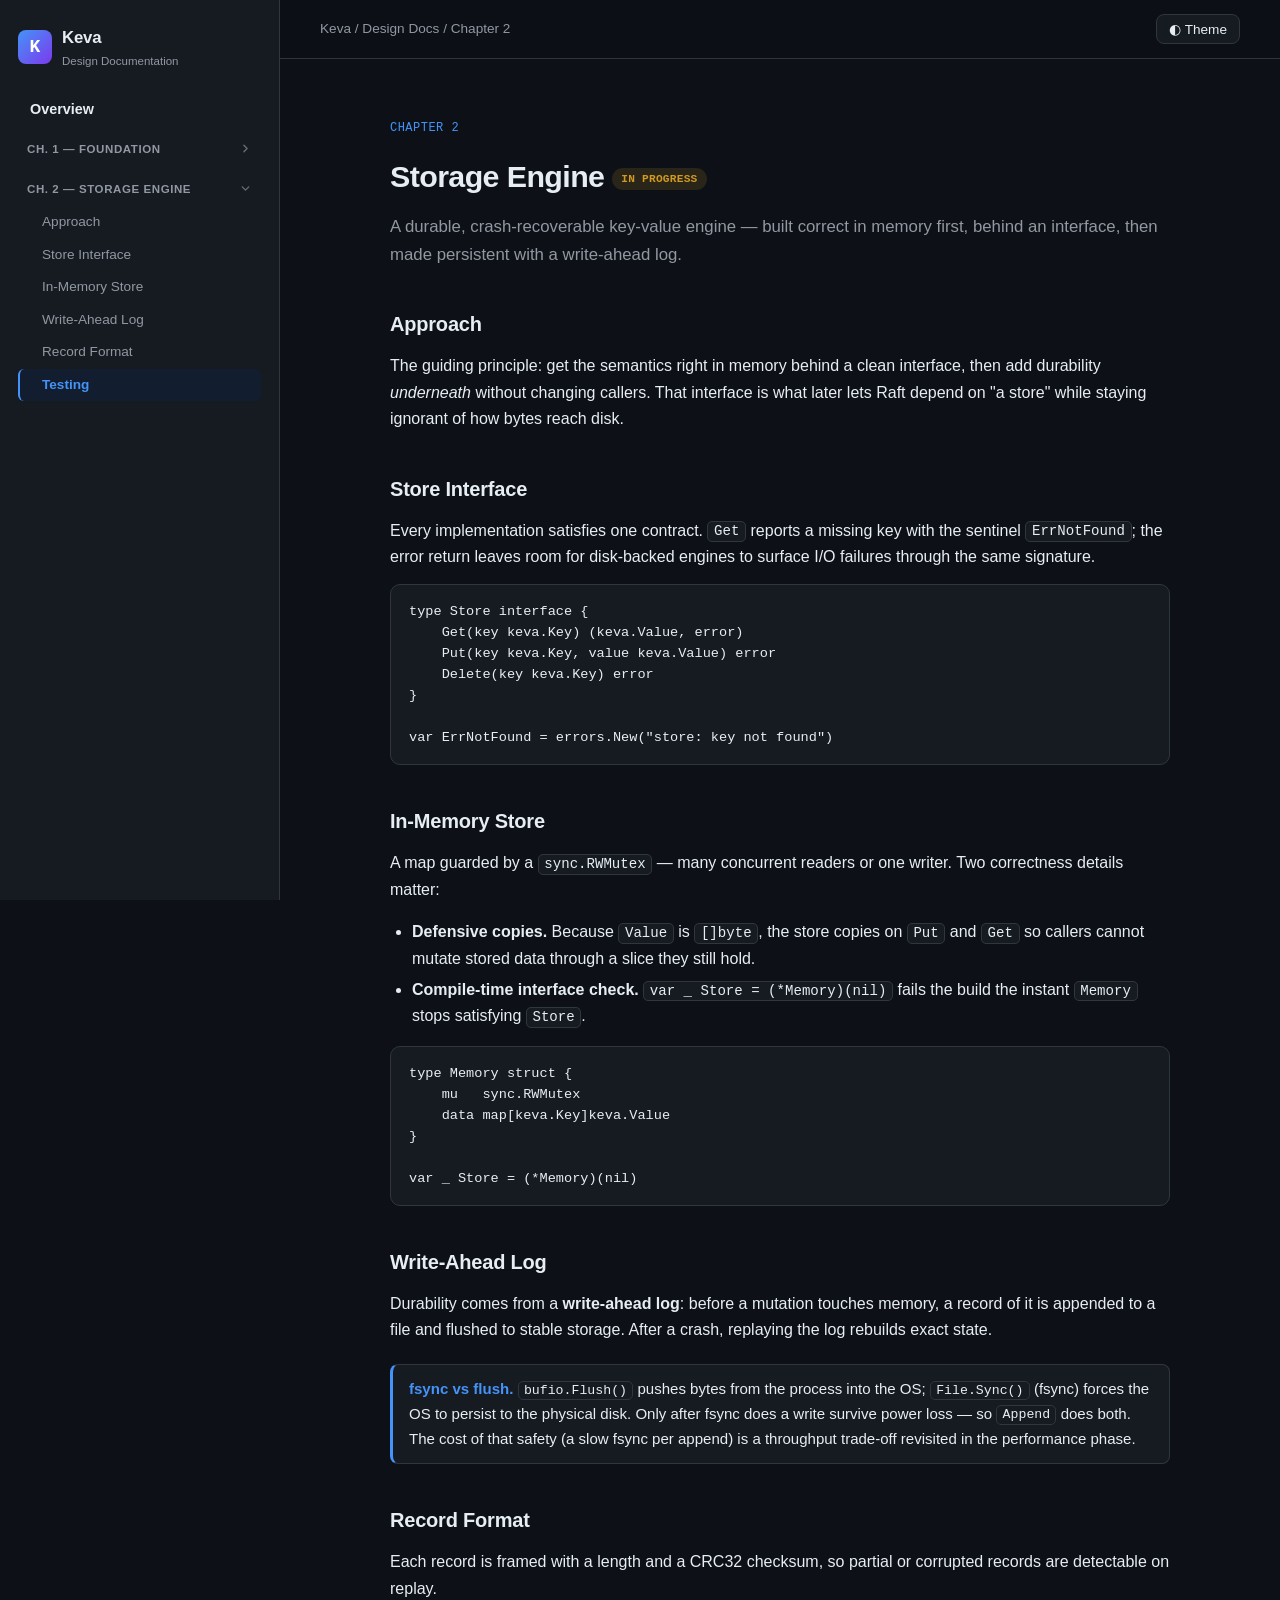
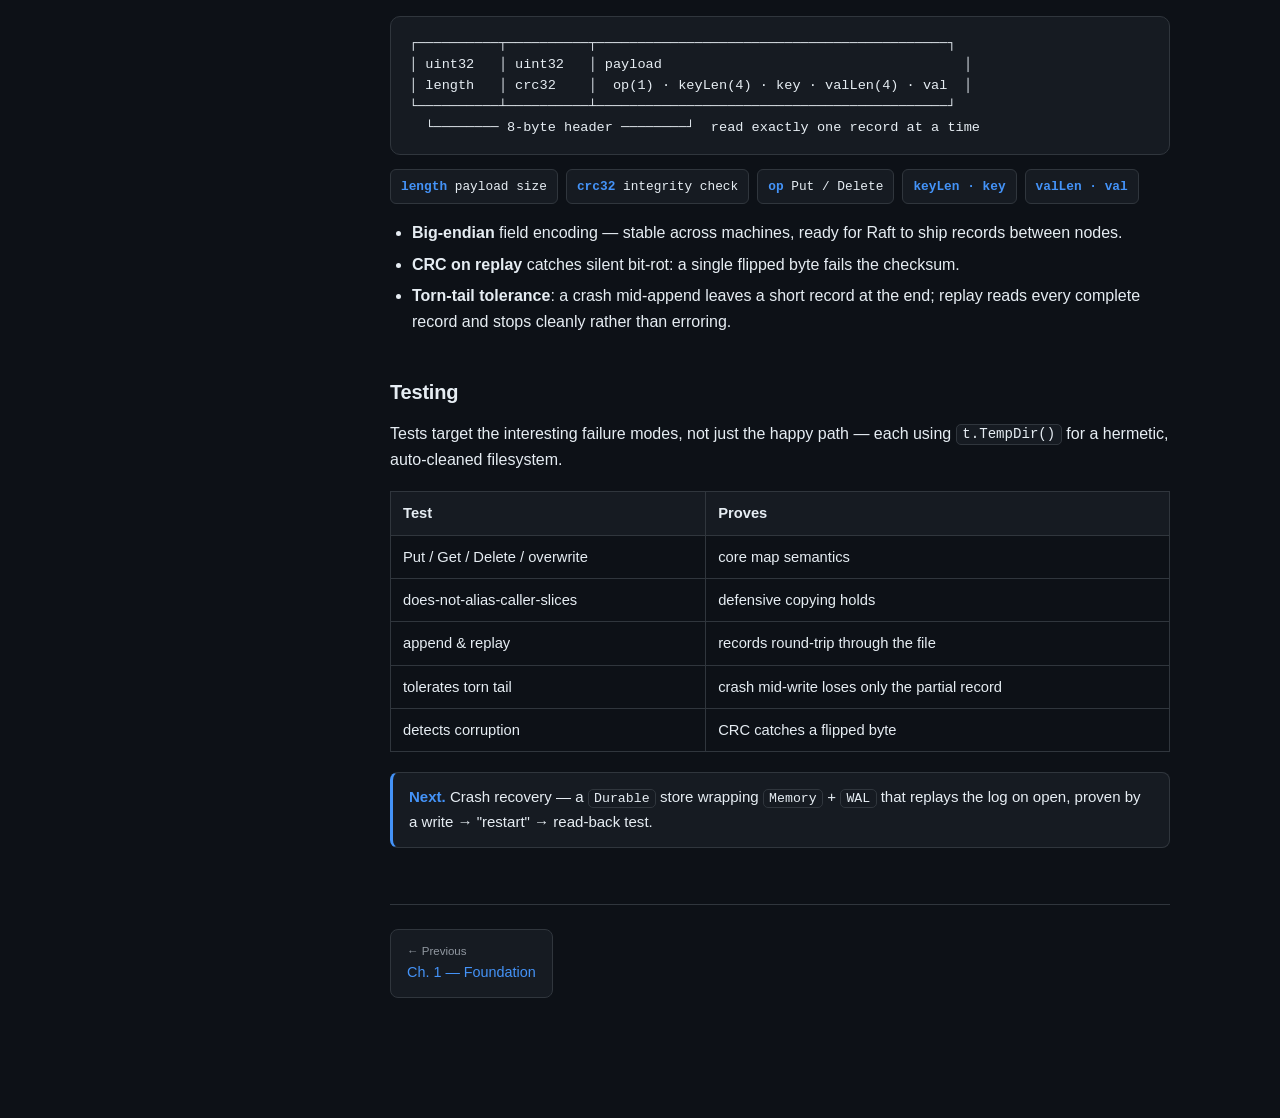
==== docs/chapters/chapter2.html @ 5f10e7ae "docs: add chapter-wise design site with shared shell" ====
<!DOCTYPE html>
<html lang="en" data-theme="dark">
<head>
<meta charset="utf-8" />
<meta name="viewport" content="width=device-width, initial-scale=1" />
<title>Ch. 2 · Storage Engine — Keva</title>
<link rel="stylesheet" href="../style.css" />
</head>
<body>
<div class="layout">
  <aside class="sidebar" id="sidebar"></aside>
  <main>
    <div class="topbar">
      <span class="crumb">Keva / Design Docs / Chapter 2</span>
      <button class="theme-btn" id="themeBtn">◐ Theme</button>
    </div>
    <div class="content">
      <section class="chapter" id="chapter-2">
        <p class="eyebrow">CHAPTER 2</p>
        <h2 class="chapter-title">Storage Engine <span class="pill wip">IN PROGRESS</span></h2>
        <p class="lead">
          A durable, crash-recoverable key-value engine — built correct in memory first,
          behind an interface, then made persistent with a write-ahead log.
        </p>

        <h3 id="c2-approach">Approach</h3>
        <p>
          The guiding principle: get the semantics right in memory behind a clean
          interface, then add durability <em>underneath</em> without changing callers.
          That interface is what later lets Raft depend on "a store" while staying ignorant
          of how bytes reach disk.
        </p>

        <h3 id="c2-interface">Store Interface</h3>
        <p>
          Every implementation satisfies one contract. <code>Get</code> reports a missing
          key with the sentinel <code>ErrNotFound</code>; the error return leaves room for
          disk-backed engines to surface I/O failures through the same signature.
        </p>
        <pre><code>type Store interface {
    Get(key keva.Key) (keva.Value, error)
    Put(key keva.Key, value keva.Value) error
    Delete(key keva.Key) error
}

var ErrNotFound = errors.New("store: key not found")</code></pre>

        <h3 id="c2-memory">In-Memory Store</h3>
        <p>
          A map guarded by a <code>sync.RWMutex</code> — many concurrent readers or one
          writer. Two correctness details matter:
        </p>
        <ul>
          <li><b>Defensive copies.</b> Because <code>Value</code> is <code>[]byte</code>,
            the store copies on <code>Put</code> and <code>Get</code> so callers cannot
            mutate stored data through a slice they still hold.</li>
          <li><b>Compile-time interface check.</b> <code>var _ Store = (*Memory)(nil)</code>
            fails the build the instant <code>Memory</code> stops satisfying
            <code>Store</code>.</li>
        </ul>
        <pre><code>type Memory struct {
    mu   sync.RWMutex
    data map[keva.Key]keva.Value
}

var _ Store = (*Memory)(nil)</code></pre>

        <h3 id="c2-wal">Write-Ahead Log</h3>
        <p>
          Durability comes from a <b>write-ahead log</b>: before a mutation touches memory,
          a record of it is appended to a file and flushed to stable storage. After a crash,
          replaying the log rebuilds exact state.
        </p>
        <div class="callout">
          <span class="k">fsync vs flush.</span> <code>bufio.Flush()</code> pushes bytes from
          the process into the OS; <code>File.Sync()</code> (fsync) forces the OS to persist
          to the physical disk. Only after fsync does a write survive power loss — so
          <code>Append</code> does both. The cost of that safety (a slow fsync per append) is
          a throughput trade-off revisited in the performance phase.
        </div>

        <h3 id="c2-format">Record Format</h3>
        <p>
          Each record is framed with a length and a CRC32 checksum, so partial or corrupted
          records are detectable on replay.
        </p>
        <pre class="diagram"><code>┌──────────┬──────────┬───────────────────────────────────────────┐
│ uint32   │ uint32   │ payload                                     │
│ length   │ crc32    │  op(1) · keyLen(4) · key · valLen(4) · val  │
└──────────┴──────────┴───────────────────────────────────────────┘
  └──────── 8-byte header ────────┘  read exactly one record at a time</code></pre>
        <div class="fields">
          <span class="field"><b>length</b> payload size</span>
          <span class="field"><b>crc32</b> integrity check</span>
          <span class="field"><b>op</b> Put / Delete</span>
          <span class="field"><b>keyLen · key</b></span>
          <span class="field"><b>valLen · val</b></span>
        </div>
        <ul>
          <li><b>Big-endian</b> field encoding — stable across machines, ready for Raft to
            ship records between nodes.</li>
          <li><b>CRC on replay</b> catches silent bit-rot: a single flipped byte fails the
            checksum.</li>
          <li><b>Torn-tail tolerance</b>: a crash mid-append leaves a short record at the
            end; replay reads every complete record and stops cleanly rather than erroring.</li>
        </ul>

        <h3 id="c2-testing">Testing</h3>
        <p>
          Tests target the interesting failure modes, not just the happy path — each using
          <code>t.TempDir()</code> for a hermetic, auto-cleaned filesystem.
        </p>
        <table>
          <thead><tr><th>Test</th><th>Proves</th></tr></thead>
          <tbody>
            <tr><td>Put / Get / Delete / overwrite</td><td>core map semantics</td></tr>
            <tr><td>does-not-alias-caller-slices</td><td>defensive copying holds</td></tr>
            <tr><td>append &amp; replay</td><td>records round-trip through the file</td></tr>
            <tr><td>tolerates torn tail</td><td>crash mid-write loses only the partial record</td></tr>
            <tr><td>detects corruption</td><td>CRC catches a flipped byte</td></tr>
          </tbody>
        </table>
        <div class="callout">
          <span class="k">Next.</span> Crash recovery — a <code>Durable</code> store wrapping
          <code>Memory</code> + <code>WAL</code> that replays the log on open, proven by a
          write → "restart" → read-back test.
        </div>

        <div class="page-nav">
          <a href="chapter1.html"><span class="nav-dir">← Previous</span>Ch. 1 — Foundation</a>
        </div>
      </section>
    </div>
  </main>
</div>
<script src="../script.js"></script>
</body>
</html>
---- docs/style.css ----
:root {
  --bg: #ffffff;
  --bg-elev: #f6f8fa;
  --bg-code: #f6f8fa;
  --text: #1f2328;
  --text-dim: #59636e;
  --border: #d1d9e0;
  --accent: #0969da;
  --accent-soft: #ddf4ff;
  --green: #1a7f37;
  --amber: #9a6700;
  --mono: ui-monospace, SFMono-Regular, "SF Mono", Menlo, Consolas, monospace;
  --sans: -apple-system, BlinkMacSystemFont, "Segoe UI", Roboto, Helvetica, Arial, sans-serif;
  --sidebar-w: 280px;
}
:root[data-theme="dark"] {
  --bg: #0d1117;
  --bg-elev: #161b22;
  --bg-code: #161b22;
  --text: #e6edf3;
  --text-dim: #9198a1;
  --border: #30363d;
  --accent: #4493f8;
  --accent-soft: #121d2f;
  --green: #3fb950;
  --amber: #d29922;
}

* { box-sizing: border-box; }
html { scroll-behavior: smooth; }
body {
  margin: 0;
  font-family: var(--sans);
  background: var(--bg);
  color: var(--text);
  line-height: 1.65;
  font-size: 16px;
}
a { color: var(--accent); text-decoration: none; }
a:hover { text-decoration: underline; }
code {
  font-family: var(--mono);
  font-size: 0.88em;
  background: var(--bg-elev);
  border: 1px solid var(--border);
  border-radius: 5px;
  padding: 0.1em 0.4em;
}
pre {
  font-family: var(--mono);
  font-size: 0.85rem;
  line-height: 1.55;
  background: var(--bg-code);
  border: 1px solid var(--border);
  border-radius: 10px;
  padding: 16px 18px;
  overflow-x: auto;
}
pre code { background: none; border: none; padding: 0; font-size: inherit; }

/* Layout */
.layout { display: flex; min-height: 100vh; }
.sidebar {
  width: var(--sidebar-w);
  flex-shrink: 0;
  border-right: 1px solid var(--border);
  background: var(--bg-elev);
  position: sticky;
  top: 0;
  height: 100vh;
  overflow-y: auto;
  padding: 24px 18px 40px;
}
.brand { display: flex; align-items: center; gap: 10px; margin-bottom: 4px; }
.brand:hover { text-decoration: none; }
.brand .logo {
  width: 34px; height: 34px; border-radius: 8px;
  background: linear-gradient(135deg, var(--accent), #7c3aed);
  display: grid; place-items: center;
  color: #fff; font-family: var(--mono); font-weight: 700; font-size: 18px;
}
.brand h1 { font-size: 1.05rem; margin: 0; letter-spacing: -0.01em; color: var(--text); }
.brand .tag { font-size: 0.72rem; color: var(--text-dim); }

nav.toc { margin-top: 22px; font-size: 0.9rem; }
nav.toc .group { margin-bottom: 8px; }
nav.toc a {
  display: block; color: var(--text-dim); padding: 5px 10px;
  border-radius: 6px; border-left: 2px solid transparent;
}
nav.toc a:hover { color: var(--text); background: var(--bg); text-decoration: none; }
nav.toc a.active {
  color: var(--accent); background: var(--accent-soft);
  border-left-color: var(--accent); font-weight: 600;
}
nav.toc a.sub { padding-left: 22px; font-size: 0.85rem; }
nav.toc .overview-link { font-weight: 600; color: var(--text); }

nav.toc .group-toggle {
  display: flex; align-items: center; width: 100%;
  background: none; border: none; cursor: pointer; text-align: left;
  text-transform: uppercase; letter-spacing: 0.05em;
  font-size: 0.72rem; color: var(--text-dim); font-weight: 700;
  font-family: var(--sans); padding: 8px 9px; margin-bottom: 3px;
  border-radius: 7px; transition: background 0.15s ease, color 0.15s ease;
}
nav.toc .group-toggle:hover { color: var(--text); background: var(--bg); }
nav.toc .gt-label { flex: 1; }
nav.toc .chevron {
  flex-shrink: 0; opacity: 0.65;
  transition: transform 0.2s ease, opacity 0.15s ease;
}
nav.toc .group-toggle:hover .chevron { opacity: 1; }
nav.toc .group.collapsed .chevron { transform: rotate(-90deg); }
nav.toc .group-links {
  overflow: hidden; max-height: 500px;
  transition: max-height 0.24s ease, opacity 0.18s ease;
  opacity: 1;
}
nav.toc .group.collapsed .group-links { max-height: 0; opacity: 0; }

/* Content */
main { flex: 1; min-width: 0; }
.topbar {
  display: flex; align-items: center; justify-content: space-between;
  padding: 14px 40px; border-bottom: 1px solid var(--border);
  position: sticky; top: 0; background: color-mix(in srgb, var(--bg) 88%, transparent);
  backdrop-filter: blur(8px); z-index: 5;
}
.topbar .crumb { font-size: 0.85rem; color: var(--text-dim); }
.content { max-width: 860px; margin: 0 auto; padding: 40px 40px 120px; }

section.chapter { padding-top: 8px; }

h2.chapter-title { font-size: 1.9rem; letter-spacing: -0.02em; margin: 6px 0 4px; }
h3 { font-size: 1.25rem; margin: 40px 0 12px; letter-spacing: -0.01em; scroll-margin-top: 70px; }
h4 { font-size: 1rem; margin: 26px 0 8px; color: var(--text); }
p { margin: 12px 0; }
ul, ol { padding-left: 22px; }
li { margin: 5px 0; }

.eyebrow { font-family: var(--mono); font-size: 0.75rem; color: var(--accent); letter-spacing: 0.04em; }
.lead { font-size: 1.05rem; color: var(--text-dim); }

.pill {
  display: inline-block; font-size: 0.7rem; font-weight: 700;
  padding: 2px 9px; border-radius: 20px; vertical-align: middle;
  font-family: var(--mono); letter-spacing: 0.02em;
}
.pill.done { color: var(--green); background: color-mix(in srgb, var(--green) 14%, transparent); }
.pill.wip  { color: var(--amber); background: color-mix(in srgb, var(--amber) 14%, transparent); }

table { width: 100%; border-collapse: collapse; margin: 18px 0; font-size: 0.92rem; }
th, td { text-align: left; padding: 9px 12px; border: 1px solid var(--border); vertical-align: top; }
th { background: var(--bg-elev); font-weight: 600; }
td code { white-space: nowrap; }

.callout {
  border: 1px solid var(--border); border-left: 3px solid var(--accent);
  background: var(--bg-elev); border-radius: 8px; padding: 12px 16px; margin: 20px 0;
  font-size: 0.94rem;
}
.callout .k { font-weight: 700; color: var(--accent); }

.theme-btn {
  border: 1px solid var(--border); background: var(--bg-elev); color: var(--text);
  border-radius: 8px; padding: 6px 12px; cursor: pointer; font-size: 0.85rem;
  font-family: var(--sans);
}
.theme-btn:hover { border-color: var(--accent); }

.diagram { color: var(--text); }
.fields { display: flex; flex-wrap: wrap; gap: 8px; margin: 14px 0; }
.field {
  font-family: var(--mono); font-size: 0.8rem; border: 1px solid var(--border);
  border-radius: 6px; padding: 6px 10px; background: var(--bg-elev);
}
.field b { color: var(--accent); }

.cards { display: grid; grid-template-columns: 1fr 1fr; gap: 14px; margin: 22px 0; }
.card {
  border: 1px solid var(--border); border-radius: 10px; padding: 18px;
  background: var(--bg-elev); display: block; color: inherit;
}
.card:hover { border-color: var(--accent); text-decoration: none; }
.card .card-eyebrow { font-family: var(--mono); font-size: 0.72rem; color: var(--text-dim); }
.card h3 { margin: 6px 0 6px; font-size: 1.15rem; }
.card p { margin: 0; font-size: 0.9rem; color: var(--text-dim); }

.page-nav {
  display: flex; justify-content: space-between; gap: 16px;
  margin-top: 56px; padding-top: 24px; border-top: 1px solid var(--border);
}
.page-nav a {
  border: 1px solid var(--border); border-radius: 8px; padding: 12px 16px;
  background: var(--bg-elev); font-size: 0.9rem; max-width: 48%;
}
.page-nav a:hover { border-color: var(--accent); text-decoration: none; }
.page-nav .nav-dir { display: block; font-size: 0.72rem; color: var(--text-dim); }
.page-nav .next { text-align: right; margin-left: auto; }

@media (max-width: 800px) {
  .sidebar { display: none; }
  .content, .topbar { padding-left: 20px; padding-right: 20px; }
  .cards { grid-template-columns: 1fr; }
}
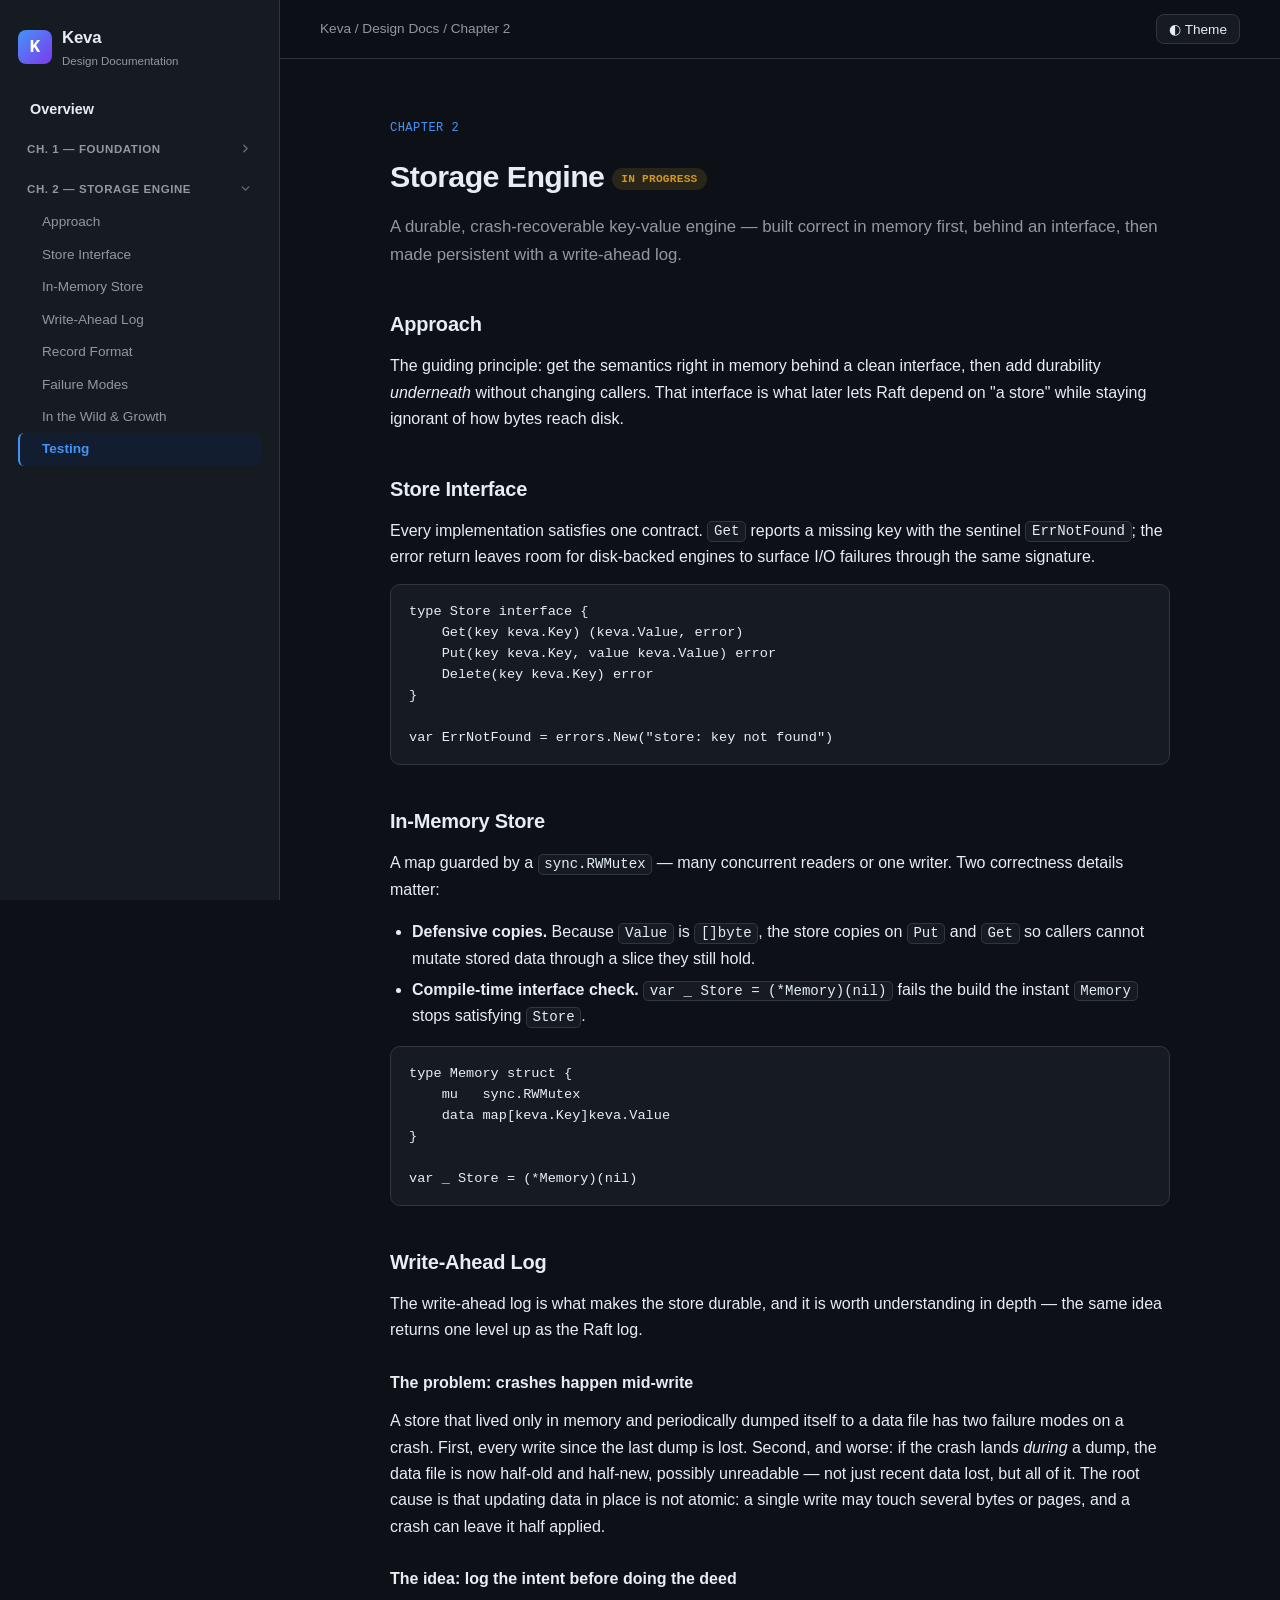
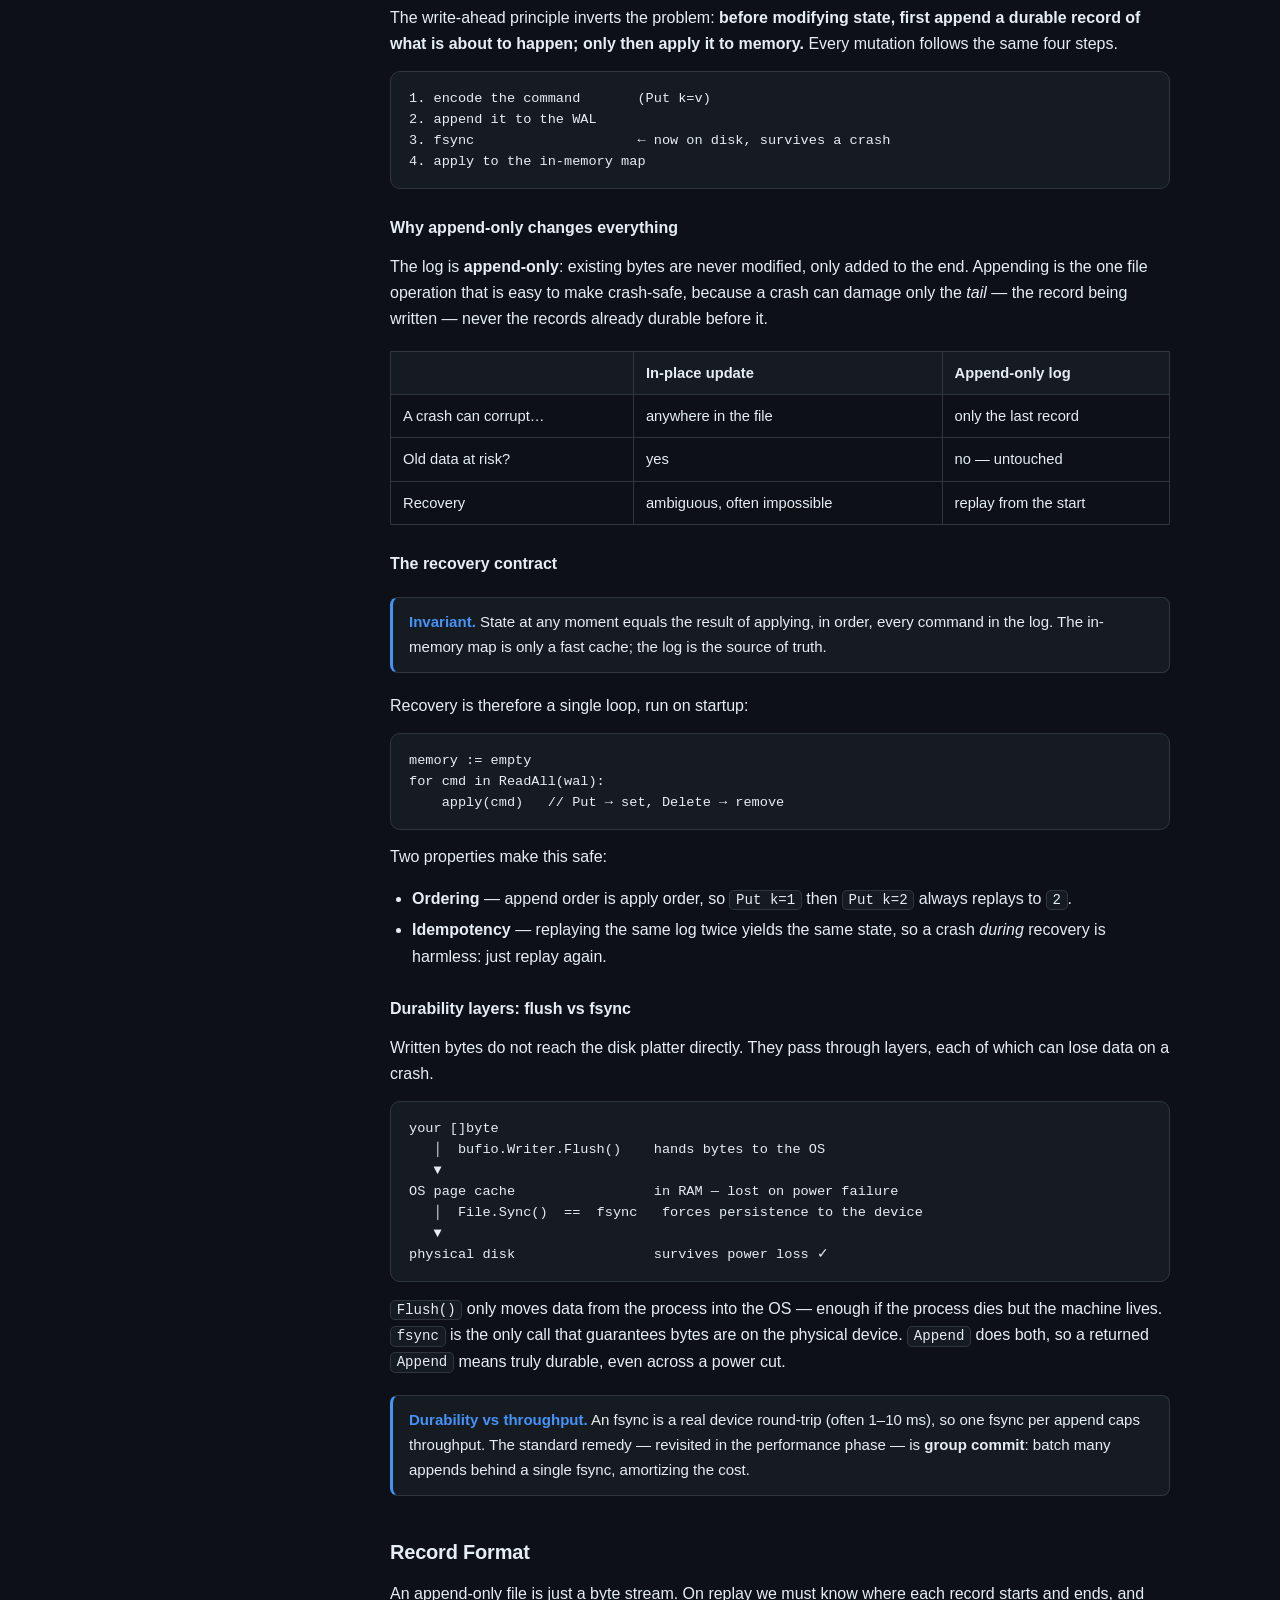
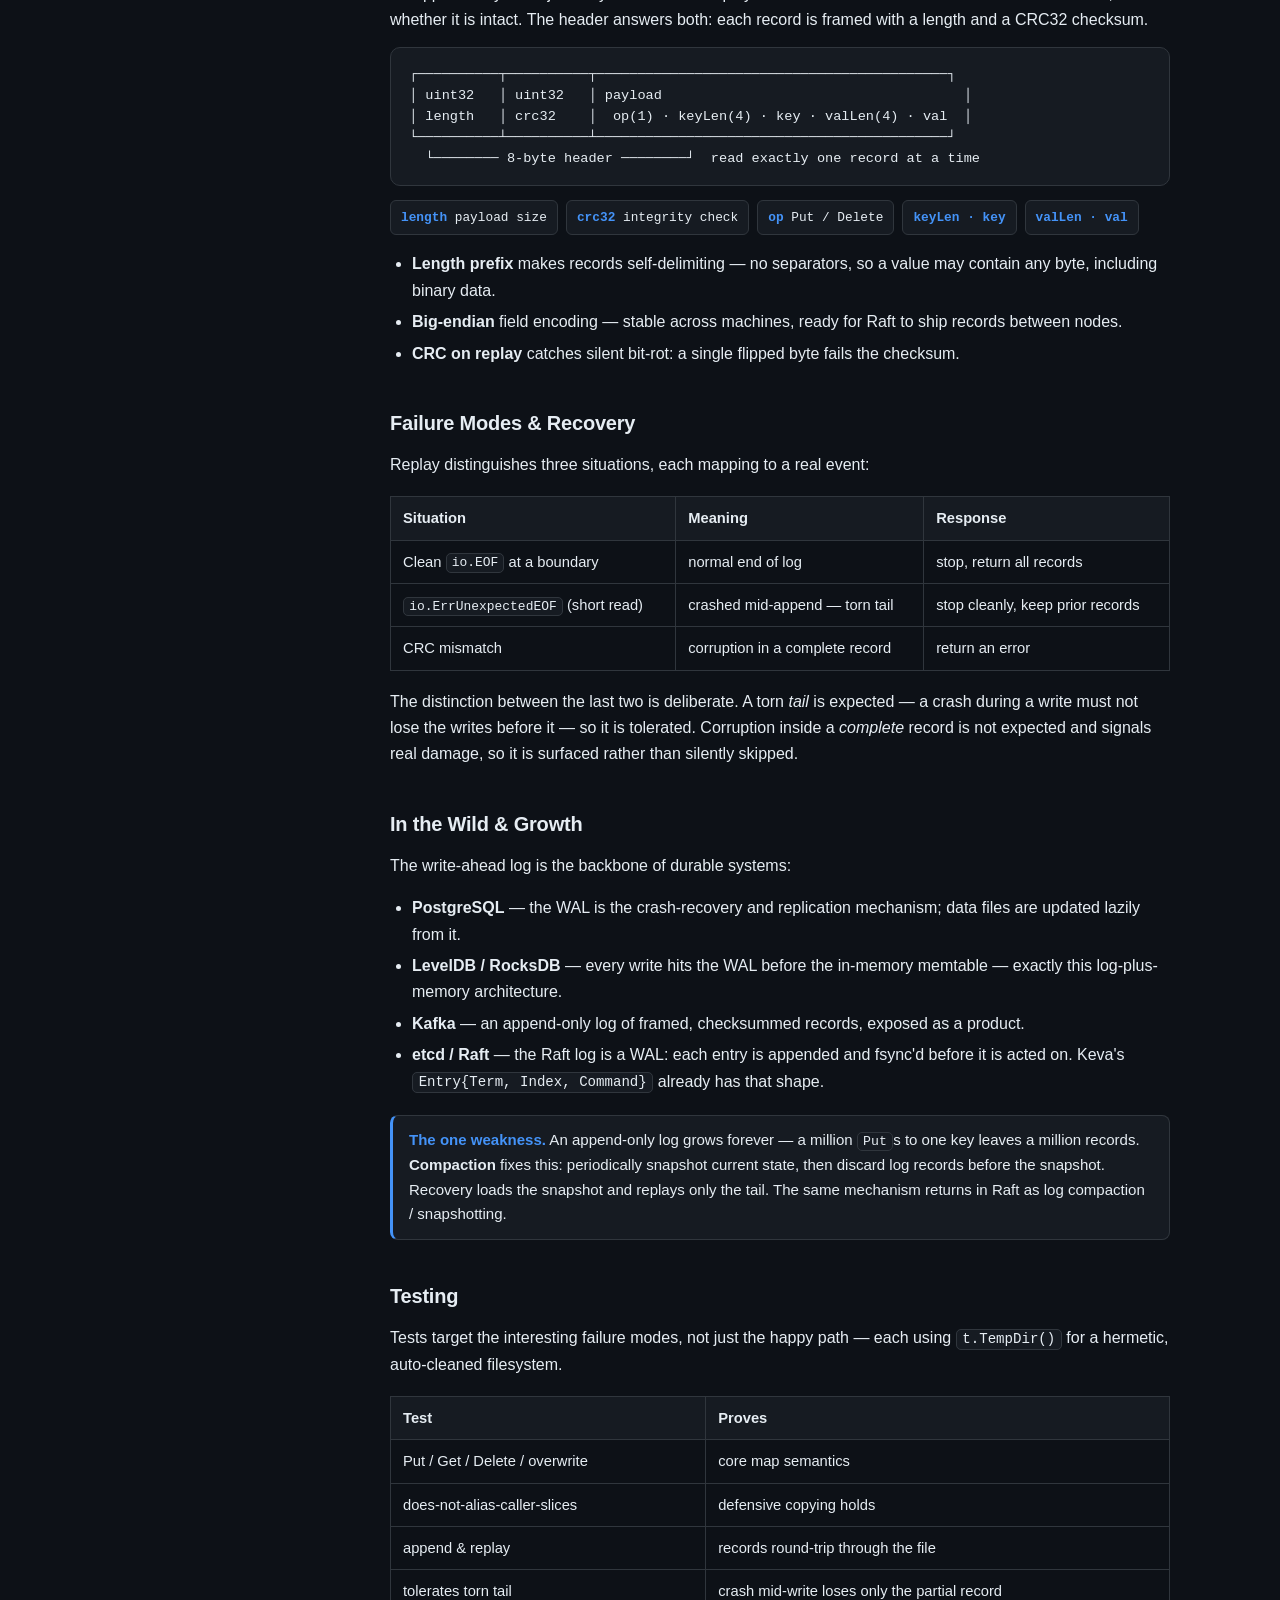
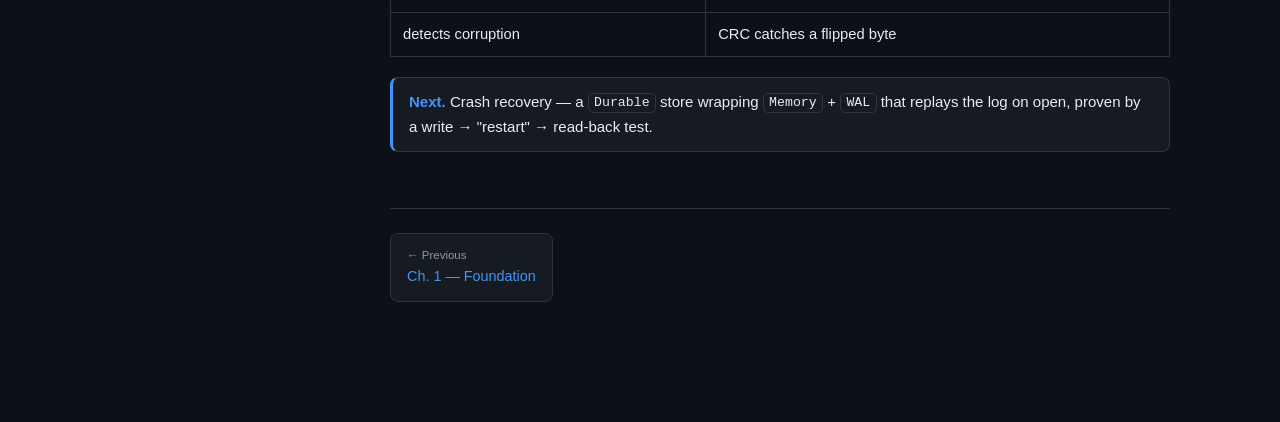
==== commit 11060198: "docs: expand chapter 2 with in-depth WAL design" ====
--- a/docs/chapters/chapter2.html
+++ b/docs/chapters/chapter2.html
@@ -67,22 +67,95 @@
 
         <h3 id="c2-wal">Write-Ahead Log</h3>
         <p>
-          Durability comes from a <b>write-ahead log</b>: before a mutation touches memory,
-          a record of it is appended to a file and flushed to stable storage. After a crash,
-          replaying the log rebuilds exact state.
-        </p>
-        <div class="callout">
-          <span class="k">fsync vs flush.</span> <code>bufio.Flush()</code> pushes bytes from
-          the process into the OS; <code>File.Sync()</code> (fsync) forces the OS to persist
-          to the physical disk. Only after fsync does a write survive power loss — so
-          <code>Append</code> does both. The cost of that safety (a slow fsync per append) is
-          a throughput trade-off revisited in the performance phase.
+          The write-ahead log is what makes the store durable, and it is worth
+          understanding in depth — the same idea returns one level up as the Raft log.
+        </p>
+
+        <h4>The problem: crashes happen mid-write</h4>
+        <p>
+          A store that lived only in memory and periodically dumped itself to a data file
+          has two failure modes on a crash. First, every write since the last dump is lost.
+          Second, and worse: if the crash lands <em>during</em> a dump, the data file is now
+          half-old and half-new, possibly unreadable — not just recent data lost, but all of
+          it. The root cause is that updating data in place is not atomic: a single write may
+          touch several bytes or pages, and a crash can leave it half applied.
+        </p>
+
+        <h4>The idea: log the intent before doing the deed</h4>
+        <p>
+          The write-ahead principle inverts the problem: <b>before modifying state, first
+          append a durable record of what is about to happen; only then apply it to
+          memory.</b> Every mutation follows the same four steps.
+        </p>
+        <pre><code>1. encode the command       (Put k=v)
+2. append it to the WAL
+3. fsync                    ← now on disk, survives a crash
+4. apply to the in-memory map</code></pre>
+
+        <h4>Why append-only changes everything</h4>
+        <p>
+          The log is <b>append-only</b>: existing bytes are never modified, only added to the
+          end. Appending is the one file operation that is easy to make crash-safe, because a
+          crash can damage only the <em>tail</em> — the record being written — never the
+          records already durable before it.
+        </p>
+        <table>
+          <thead><tr><th></th><th>In-place update</th><th>Append-only log</th></tr></thead>
+          <tbody>
+            <tr><td>A crash can corrupt…</td><td>anywhere in the file</td><td>only the last record</td></tr>
+            <tr><td>Old data at risk?</td><td>yes</td><td>no — untouched</td></tr>
+            <tr><td>Recovery</td><td>ambiguous, often impossible</td><td>replay from the start</td></tr>
+          </tbody>
+        </table>
+
+        <h4>The recovery contract</h4>
+        <div class="callout">
+          <span class="k">Invariant.</span> State at any moment equals the result of applying,
+          in order, every command in the log. The in-memory map is only a fast cache; the log
+          is the source of truth.
+        </div>
+        <p>Recovery is therefore a single loop, run on startup:</p>
+        <pre><code>memory := empty
+for cmd in ReadAll(wal):
+    apply(cmd)   // Put → set, Delete → remove</code></pre>
+        <p>Two properties make this safe:</p>
+        <ul>
+          <li><b>Ordering</b> — append order is apply order, so <code>Put k=1</code> then
+            <code>Put k=2</code> always replays to <code>2</code>.</li>
+          <li><b>Idempotency</b> — replaying the same log twice yields the same state, so a
+            crash <em>during</em> recovery is harmless: just replay again.</li>
+        </ul>
+
+        <h4>Durability layers: flush vs fsync</h4>
+        <p>
+          Written bytes do not reach the disk platter directly. They pass through layers,
+          each of which can lose data on a crash.
+        </p>
+        <pre class="diagram"><code>your []byte
+   │  bufio.Writer.Flush()    hands bytes to the OS
+   ▼
+OS page cache                 in RAM — lost on power failure
+   │  File.Sync()  ==  fsync   forces persistence to the device
+   ▼
+physical disk                 survives power loss ✓</code></pre>
+        <p>
+          <code>Flush()</code> only moves data from the process into the OS — enough if the
+          process dies but the machine lives. <code>fsync</code> is the only call that
+          guarantees bytes are on the physical device. <code>Append</code> does both, so a
+          returned <code>Append</code> means truly durable, even across a power cut.
+        </p>
+        <div class="callout">
+          <span class="k">Durability vs throughput.</span> An fsync is a real device
+          round-trip (often 1–10&nbsp;ms), so one fsync per append caps throughput. The
+          standard remedy — revisited in the performance phase — is <b>group commit</b>:
+          batch many appends behind a single fsync, amortizing the cost.
         </div>
 
         <h3 id="c2-format">Record Format</h3>
         <p>
-          Each record is framed with a length and a CRC32 checksum, so partial or corrupted
-          records are detectable on replay.
+          An append-only file is just a byte stream. On replay we must know where each
+          record starts and ends, and whether it is intact. The header answers both: each
+          record is framed with a length and a CRC32 checksum.
         </p>
         <pre class="diagram"><code>┌──────────┬──────────┬───────────────────────────────────────────┐
 │ uint32   │ uint32   │ payload                                     │
@@ -97,13 +170,51 @@
           <span class="field"><b>valLen · val</b></span>
         </div>
         <ul>
+          <li><b>Length prefix</b> makes records self-delimiting — no separators, so a value
+            may contain any byte, including binary data.</li>
           <li><b>Big-endian</b> field encoding — stable across machines, ready for Raft to
             ship records between nodes.</li>
           <li><b>CRC on replay</b> catches silent bit-rot: a single flipped byte fails the
             checksum.</li>
-          <li><b>Torn-tail tolerance</b>: a crash mid-append leaves a short record at the
-            end; replay reads every complete record and stops cleanly rather than erroring.</li>
-        </ul>
+        </ul>
+
+        <h3 id="c2-failures">Failure Modes &amp; Recovery</h3>
+        <p>Replay distinguishes three situations, each mapping to a real event:</p>
+        <table>
+          <thead><tr><th>Situation</th><th>Meaning</th><th>Response</th></tr></thead>
+          <tbody>
+            <tr><td>Clean <code>io.EOF</code> at a boundary</td><td>normal end of log</td><td>stop, return all records</td></tr>
+            <tr><td><code>io.ErrUnexpectedEOF</code> (short read)</td><td>crashed mid-append — torn tail</td><td>stop cleanly, keep prior records</td></tr>
+            <tr><td>CRC mismatch</td><td>corruption in a complete record</td><td>return an error</td></tr>
+          </tbody>
+        </table>
+        <p>
+          The distinction between the last two is deliberate. A torn <em>tail</em> is
+          expected — a crash during a write must not lose the writes before it — so it is
+          tolerated. Corruption inside a <em>complete</em> record is not expected and signals
+          real damage, so it is surfaced rather than silently skipped.
+        </p>
+
+        <h3 id="c2-realworld">In the Wild &amp; Growth</h3>
+        <p>The write-ahead log is the backbone of durable systems:</p>
+        <ul>
+          <li><b>PostgreSQL</b> — the WAL is the crash-recovery and replication mechanism;
+            data files are updated lazily from it.</li>
+          <li><b>LevelDB / RocksDB</b> — every write hits the WAL before the in-memory
+            memtable — exactly this log-plus-memory architecture.</li>
+          <li><b>Kafka</b> — an append-only log of framed, checksummed records, exposed as a
+            product.</li>
+          <li><b>etcd / Raft</b> — the Raft log is a WAL: each entry is appended and fsync'd
+            before it is acted on. Keva's <code>Entry{Term, Index, Command}</code> already has
+            that shape.</li>
+        </ul>
+        <div class="callout">
+          <span class="k">The one weakness.</span> An append-only log grows forever — a
+          million <code>Put</code>s to one key leaves a million records. <b>Compaction</b>
+          fixes this: periodically snapshot current state, then discard log records before the
+          snapshot. Recovery loads the snapshot and replays only the tail. The same mechanism
+          returns in Raft as log compaction / snapshotting.
+        </div>
 
         <h3 id="c2-testing">Testing</h3>
         <p>
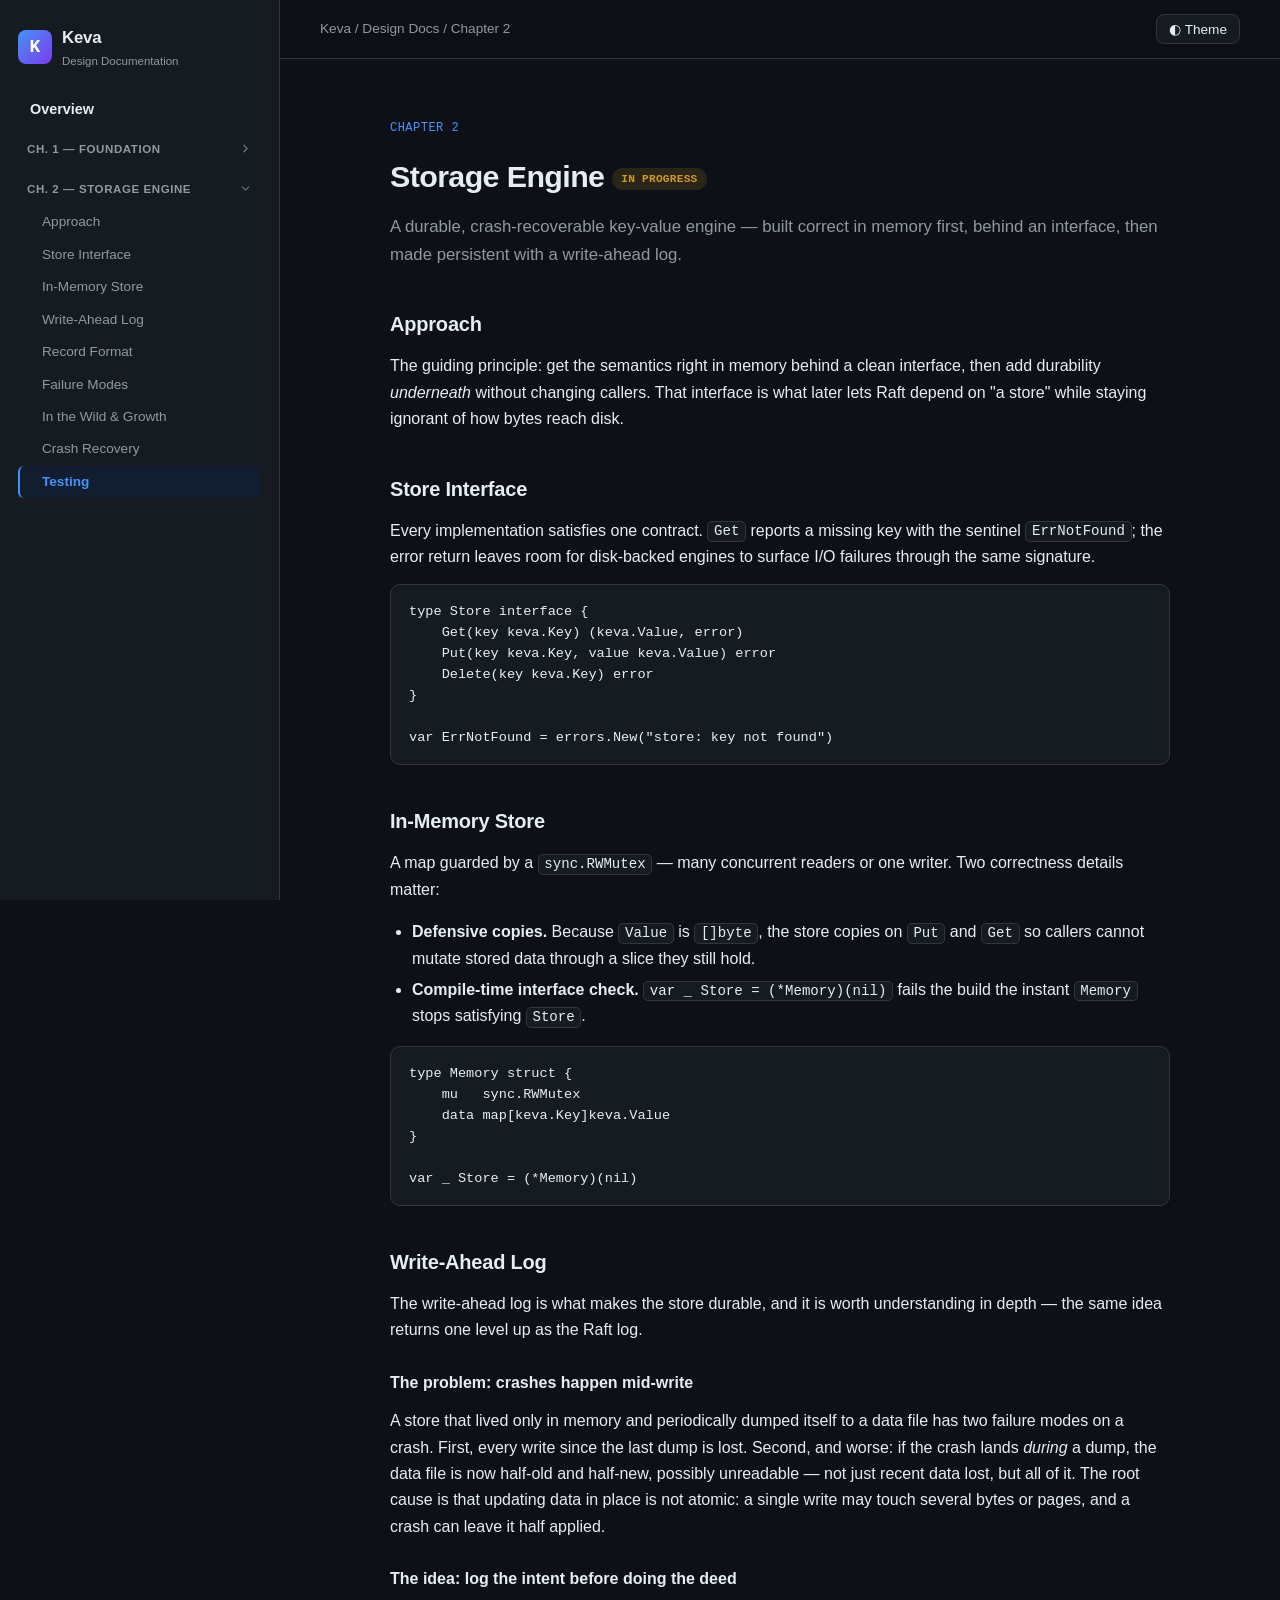
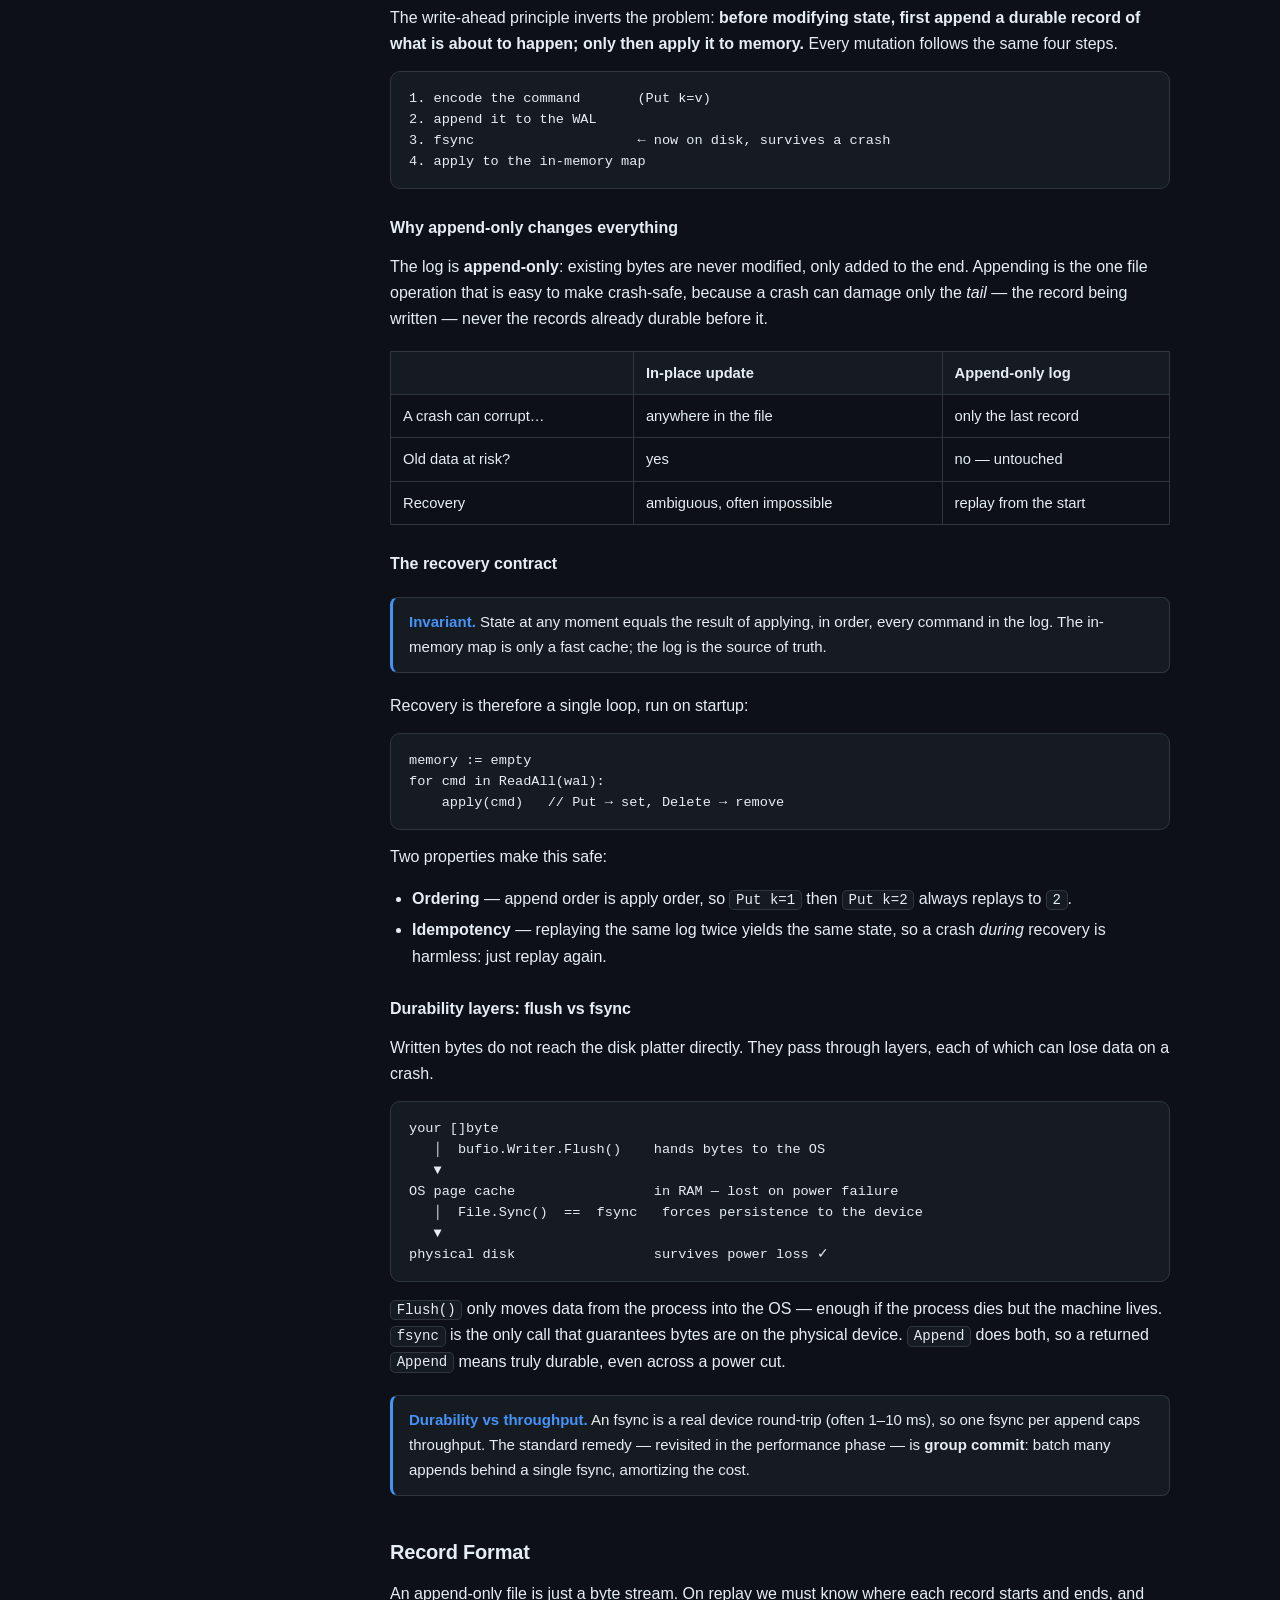
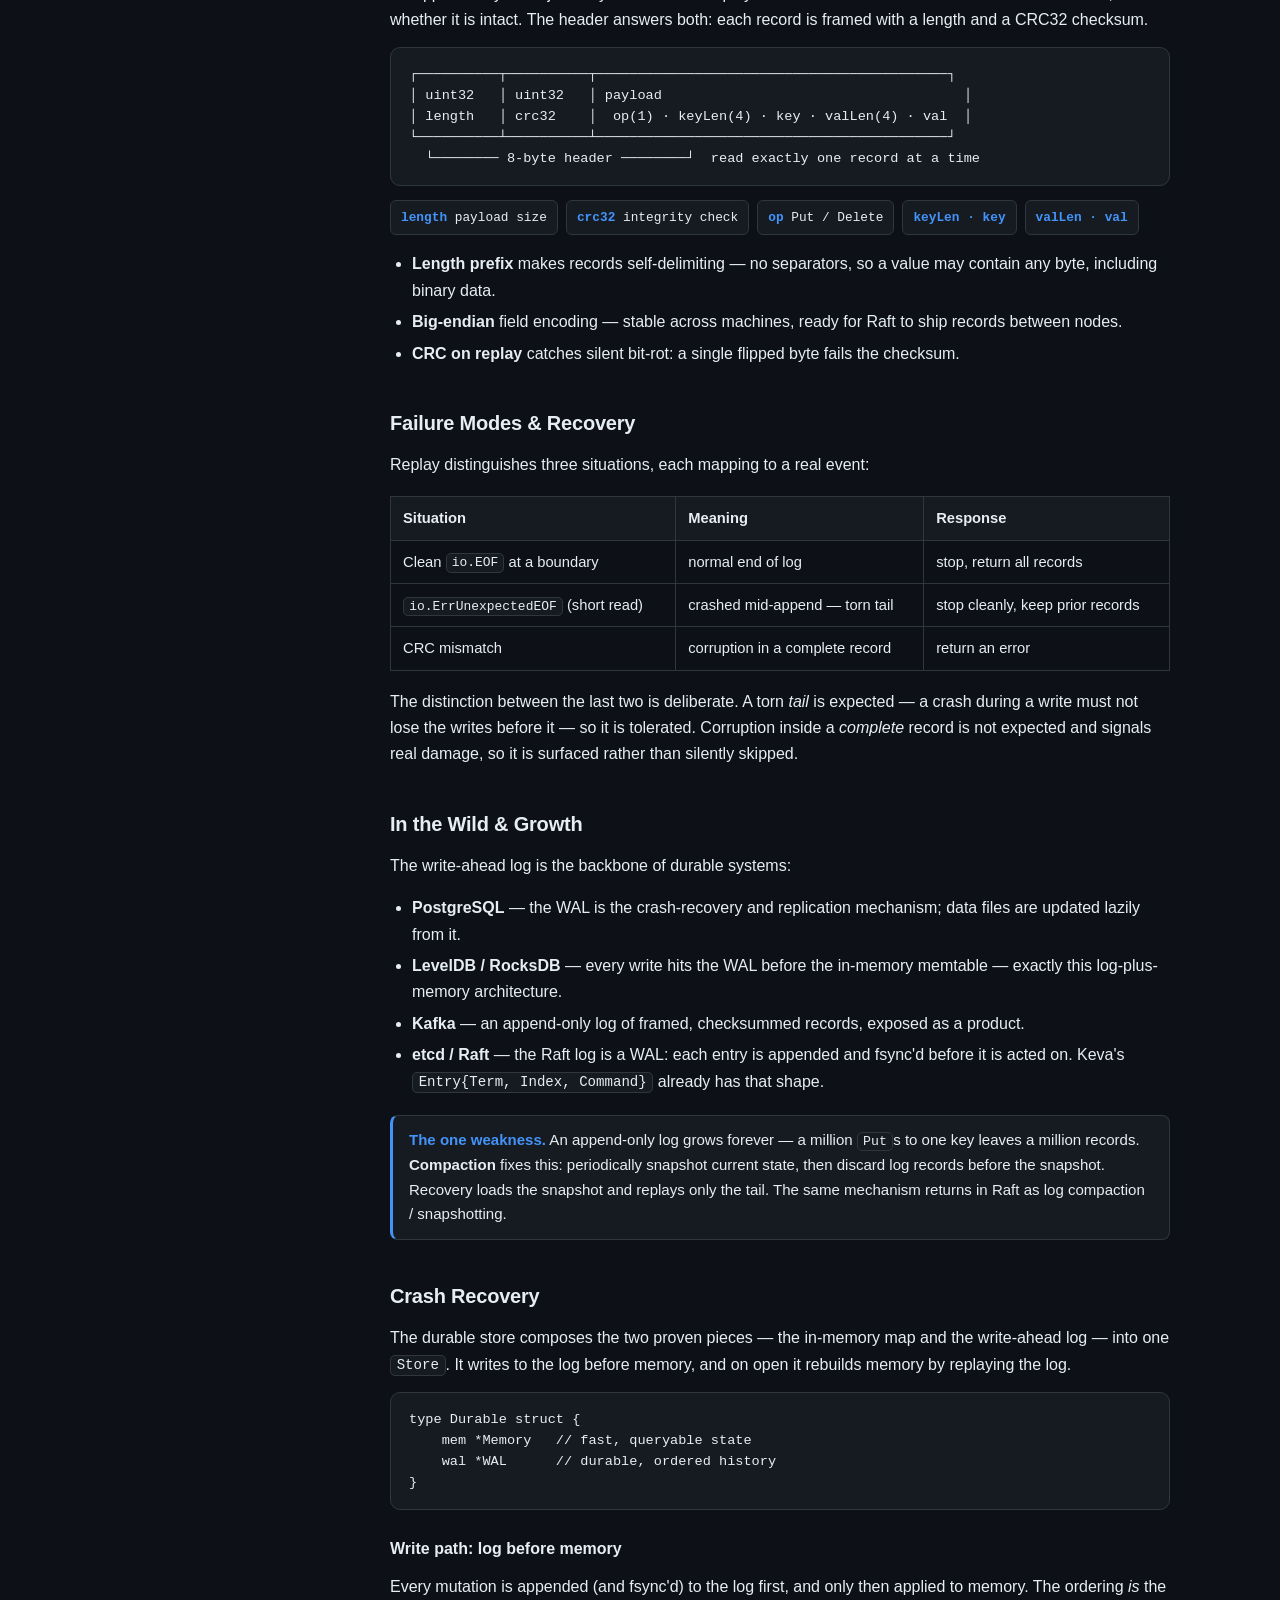
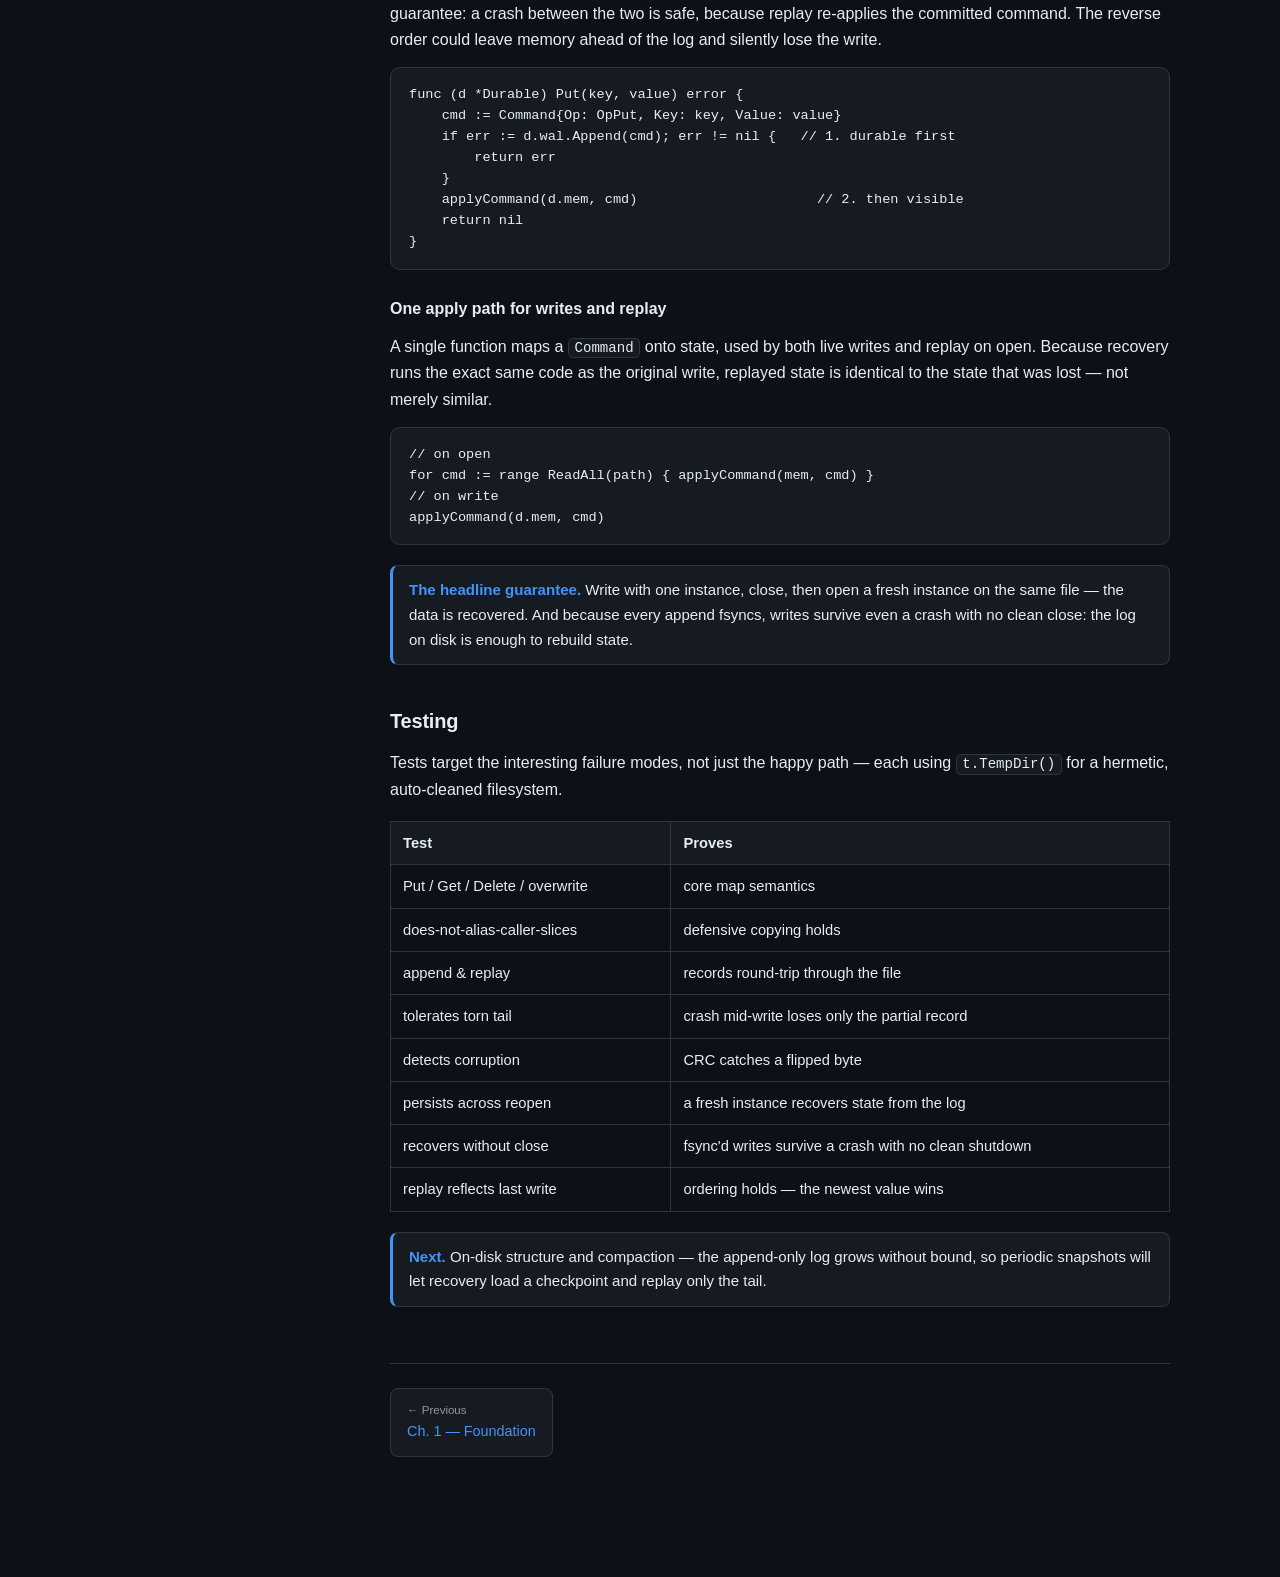
==== commit 4add62e1: "feat(store): add durable store with WAL crash recovery" ====
--- a/docs/chapters/chapter2.html
+++ b/docs/chapters/chapter2.html
@@ -216,6 +216,51 @@
           returns in Raft as log compaction / snapshotting.
         </div>
 
+        <h3 id="c2-recovery">Crash Recovery</h3>
+        <p>
+          The durable store composes the two proven pieces — the in-memory map and the
+          write-ahead log — into one <code>Store</code>. It writes to the log before memory,
+          and on open it rebuilds memory by replaying the log.
+        </p>
+        <pre><code>type Durable struct {
+    mem *Memory   // fast, queryable state
+    wal *WAL      // durable, ordered history
+}</code></pre>
+
+        <h4>Write path: log before memory</h4>
+        <p>
+          Every mutation is appended (and fsync'd) to the log first, and only then applied to
+          memory. The ordering <em>is</em> the guarantee: a crash between the two is safe,
+          because replay re-applies the committed command. The reverse order could leave
+          memory ahead of the log and silently lose the write.
+        </p>
+        <pre><code>func (d *Durable) Put(key, value) error {
+    cmd := Command{Op: OpPut, Key: key, Value: value}
+    if err := d.wal.Append(cmd); err != nil {   // 1. durable first
+        return err
+    }
+    applyCommand(d.mem, cmd)                      // 2. then visible
+    return nil
+}</code></pre>
+
+        <h4>One apply path for writes and replay</h4>
+        <p>
+          A single function maps a <code>Command</code> onto state, used by both live writes
+          and replay on open. Because recovery runs the exact same code as the original write,
+          replayed state is identical to the state that was lost — not merely similar.
+        </p>
+        <pre><code>// on open
+for cmd := range ReadAll(path) { applyCommand(mem, cmd) }
+// on write
+applyCommand(d.mem, cmd)</code></pre>
+
+        <div class="callout">
+          <span class="k">The headline guarantee.</span> Write with one instance, close, then
+          open a fresh instance on the same file — the data is recovered. And because every
+          append fsyncs, writes survive even a crash with no clean close: the log on disk is
+          enough to rebuild state.
+        </div>
+
         <h3 id="c2-testing">Testing</h3>
         <p>
           Tests target the interesting failure modes, not just the happy path — each using
@@ -229,12 +274,15 @@
             <tr><td>append &amp; replay</td><td>records round-trip through the file</td></tr>
             <tr><td>tolerates torn tail</td><td>crash mid-write loses only the partial record</td></tr>
             <tr><td>detects corruption</td><td>CRC catches a flipped byte</td></tr>
+            <tr><td>persists across reopen</td><td>a fresh instance recovers state from the log</td></tr>
+            <tr><td>recovers without close</td><td>fsync'd writes survive a crash with no clean shutdown</td></tr>
+            <tr><td>replay reflects last write</td><td>ordering holds — the newest value wins</td></tr>
           </tbody>
         </table>
         <div class="callout">
-          <span class="k">Next.</span> Crash recovery — a <code>Durable</code> store wrapping
-          <code>Memory</code> + <code>WAL</code> that replays the log on open, proven by a
-          write → "restart" → read-back test.
+          <span class="k">Next.</span> On-disk structure and compaction — the append-only log
+          grows without bound, so periodic snapshots will let recovery load a checkpoint and
+          replay only the tail.
         </div>
 
         <div class="page-nav">
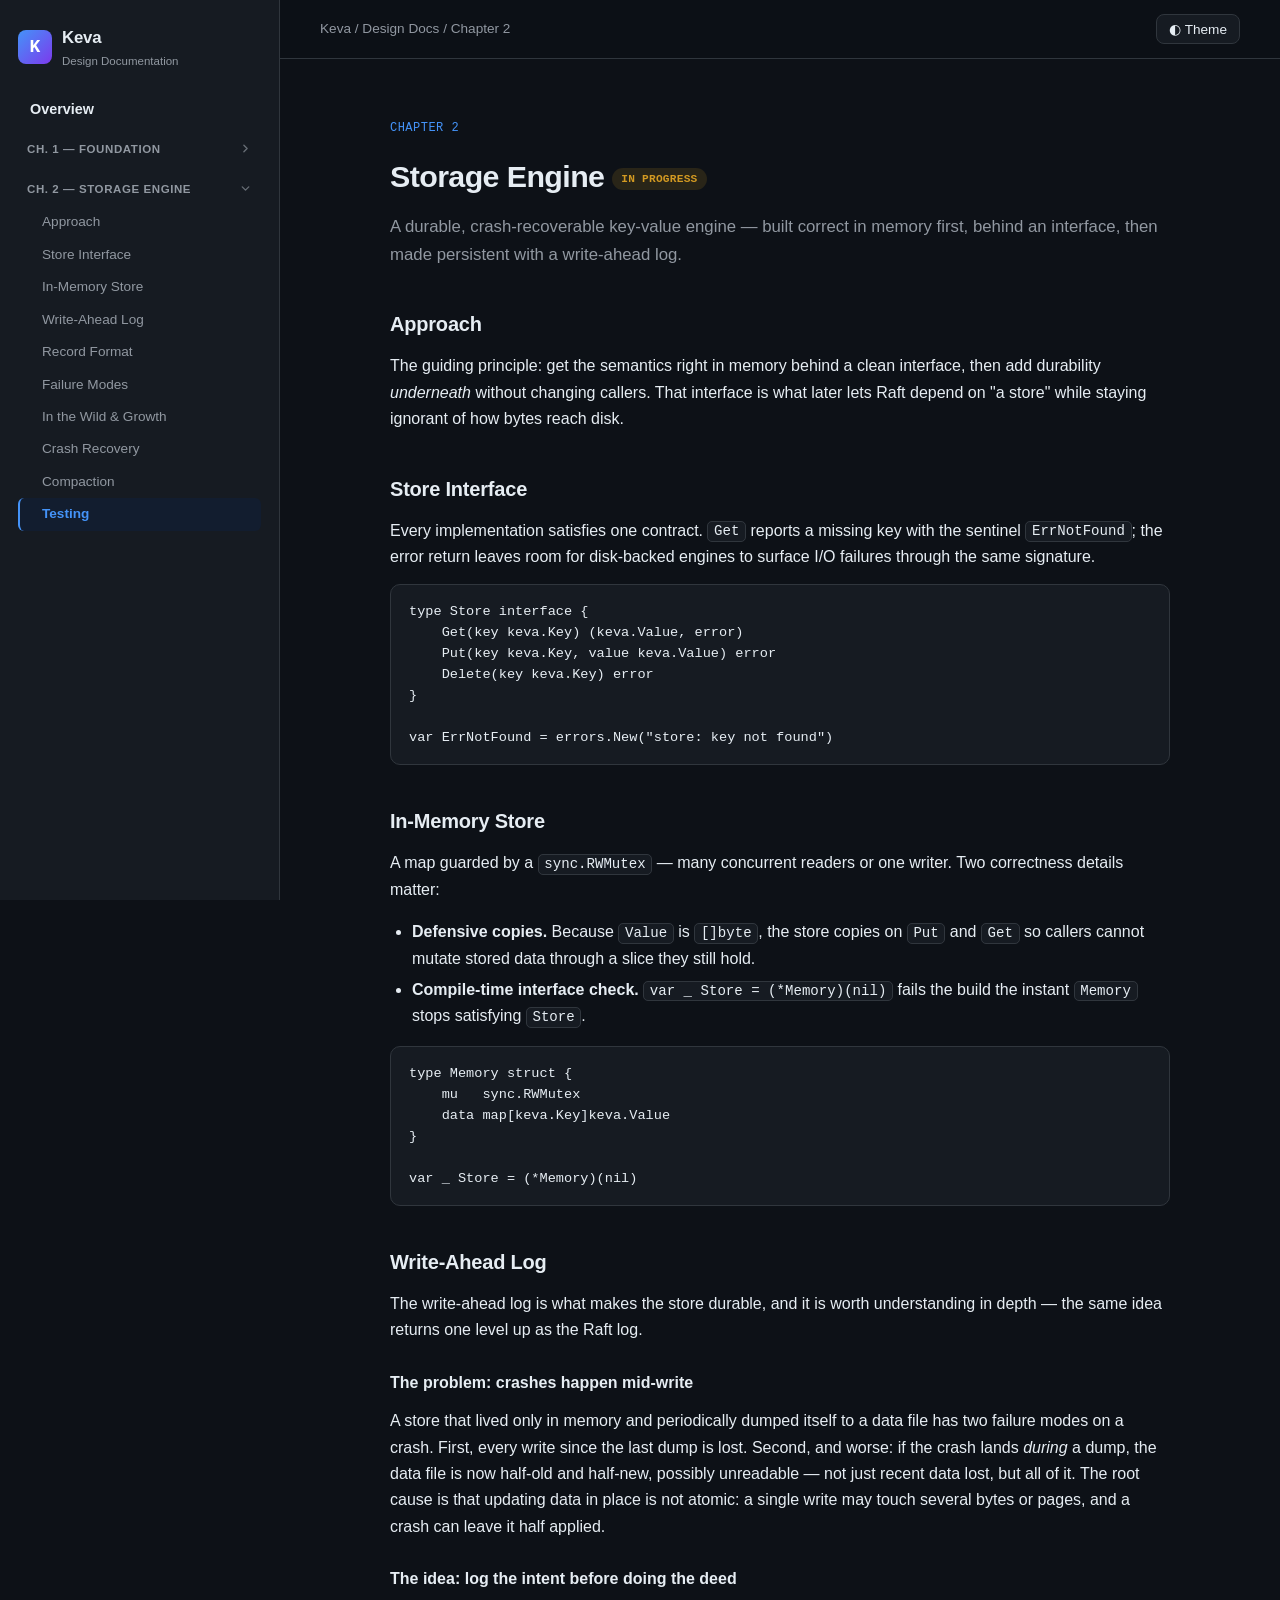
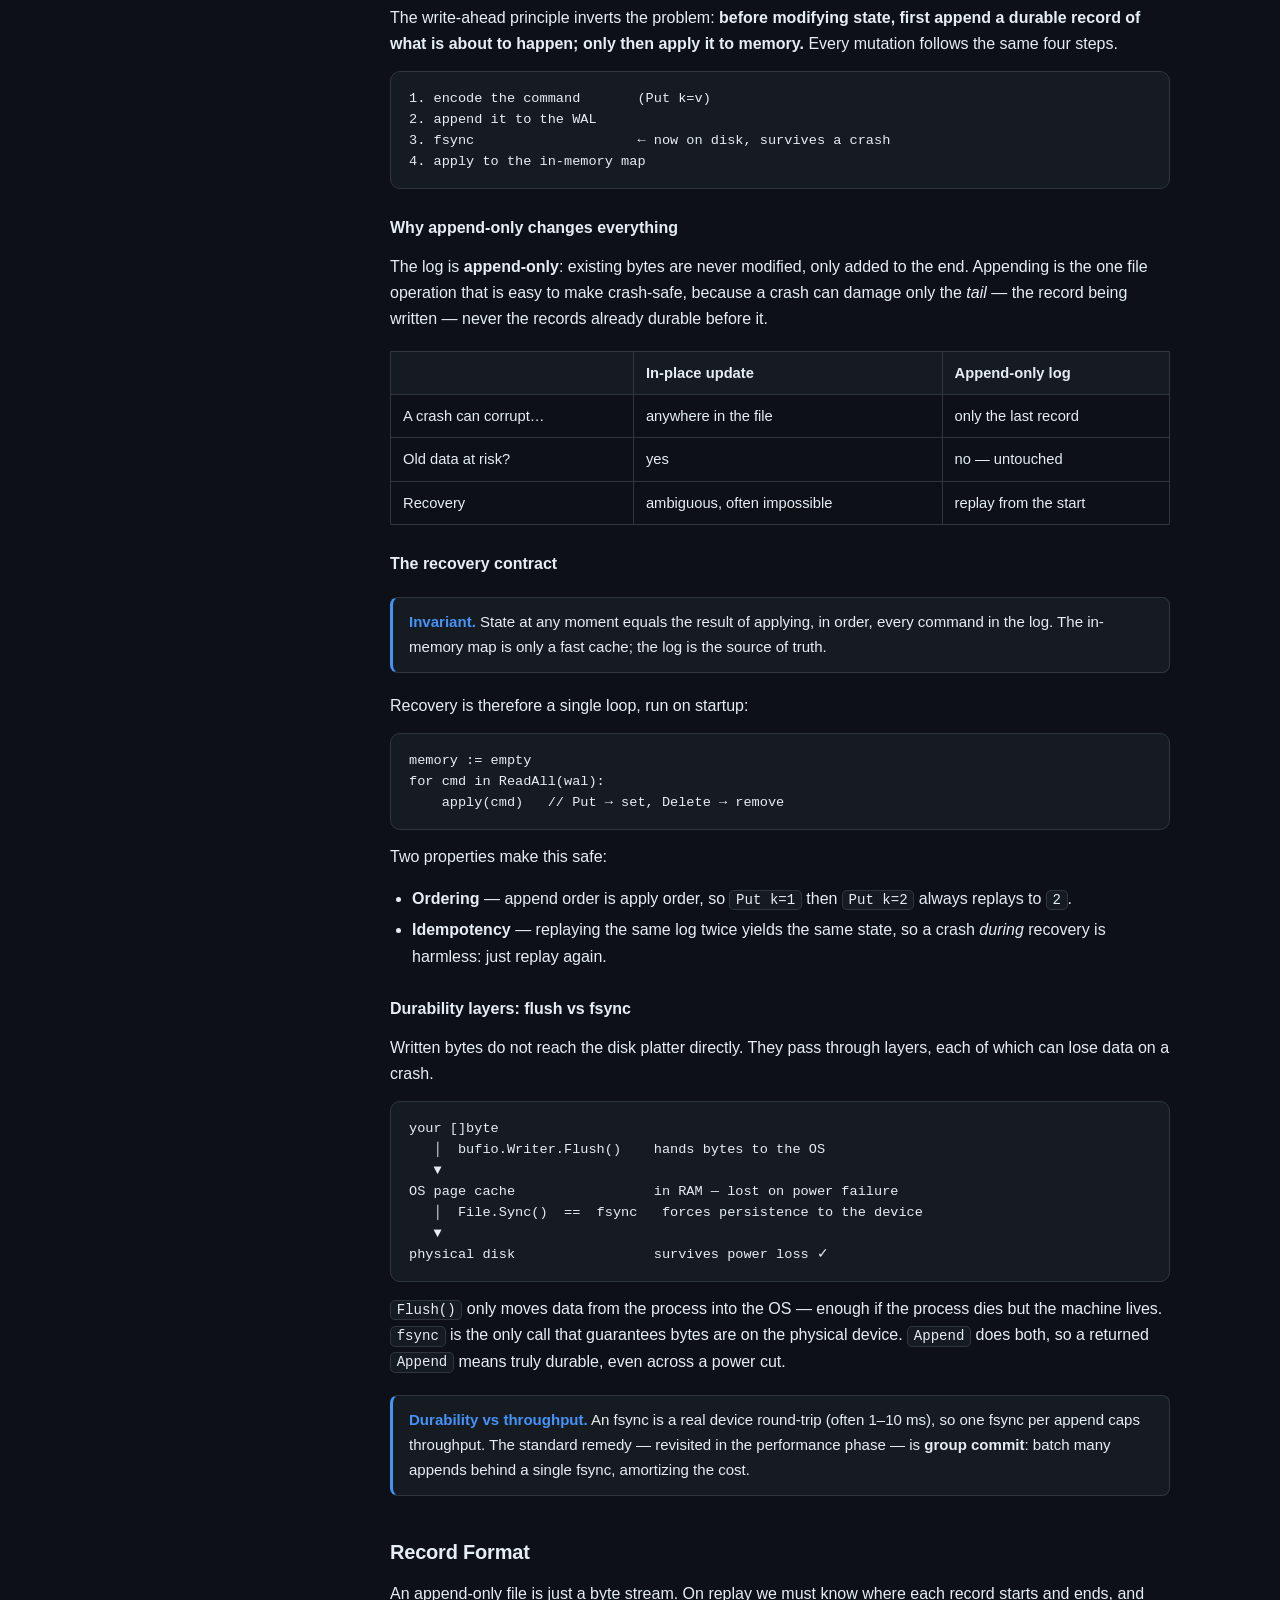
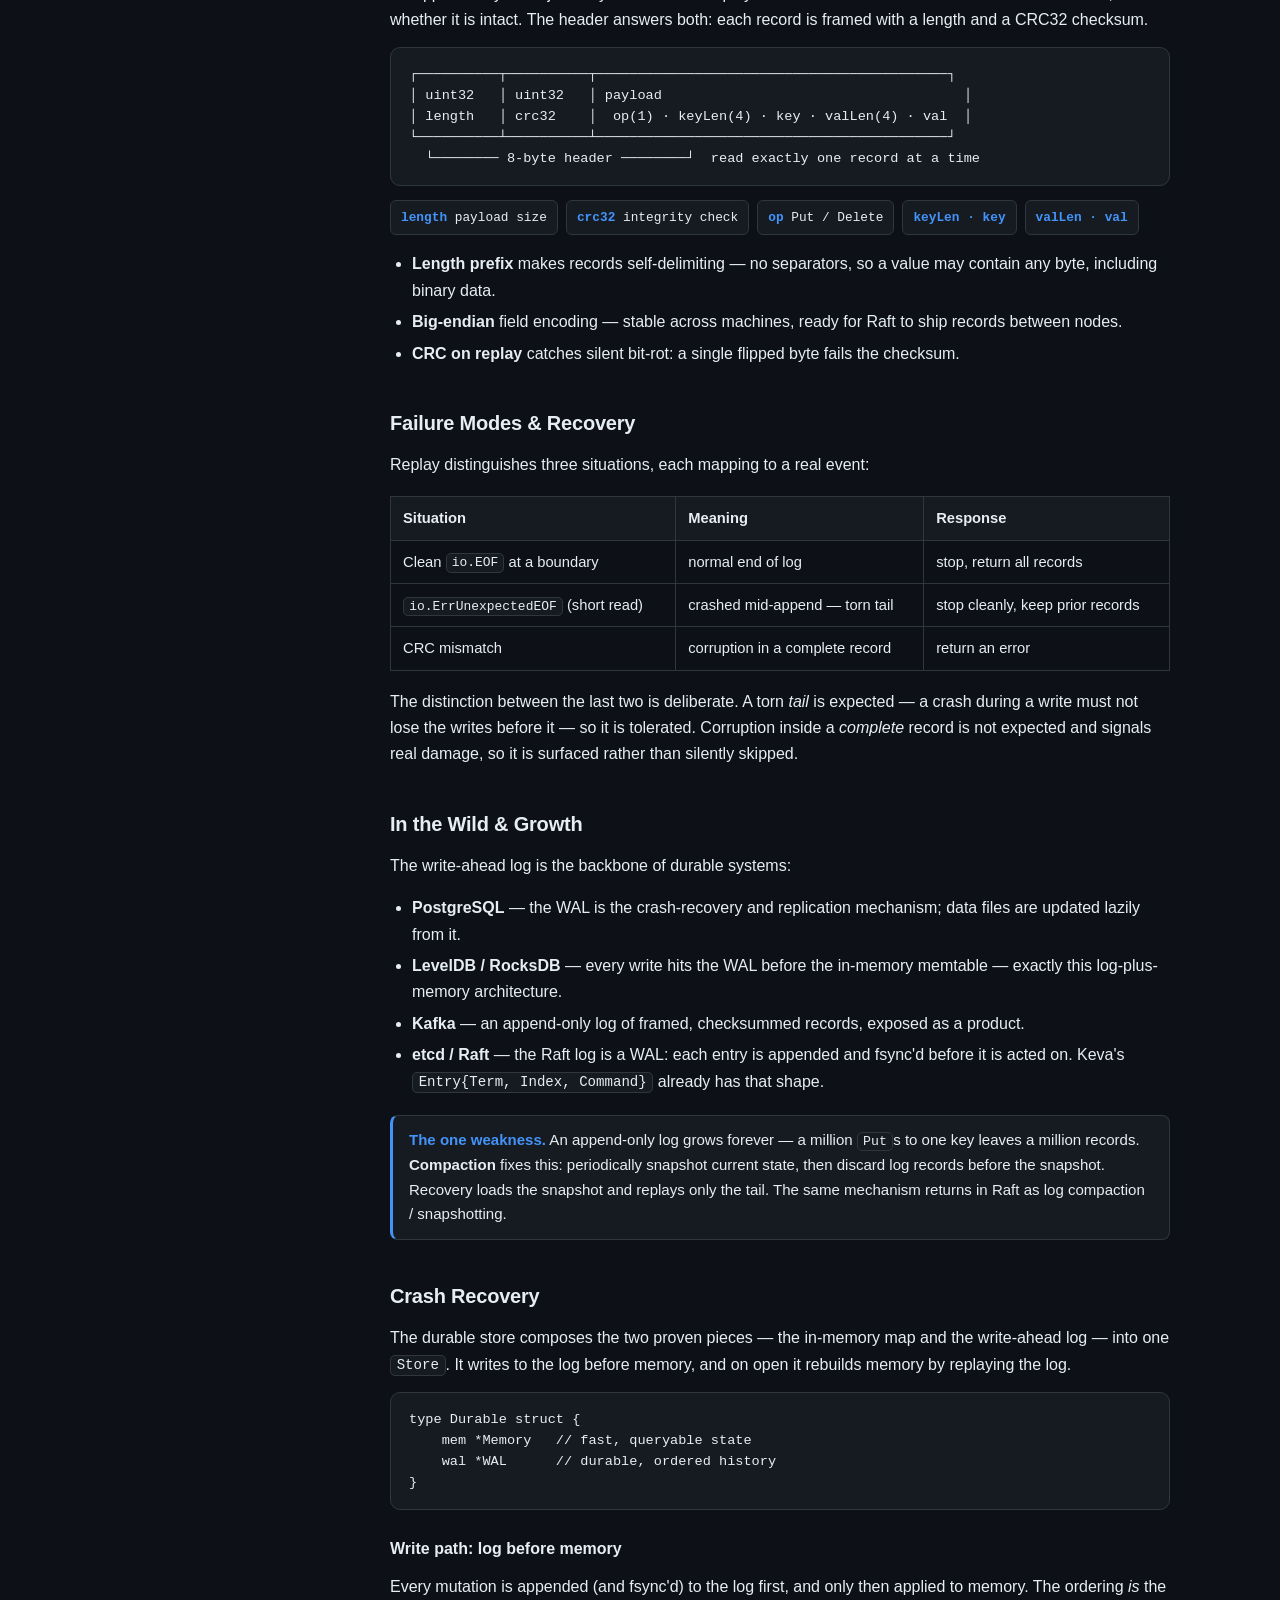
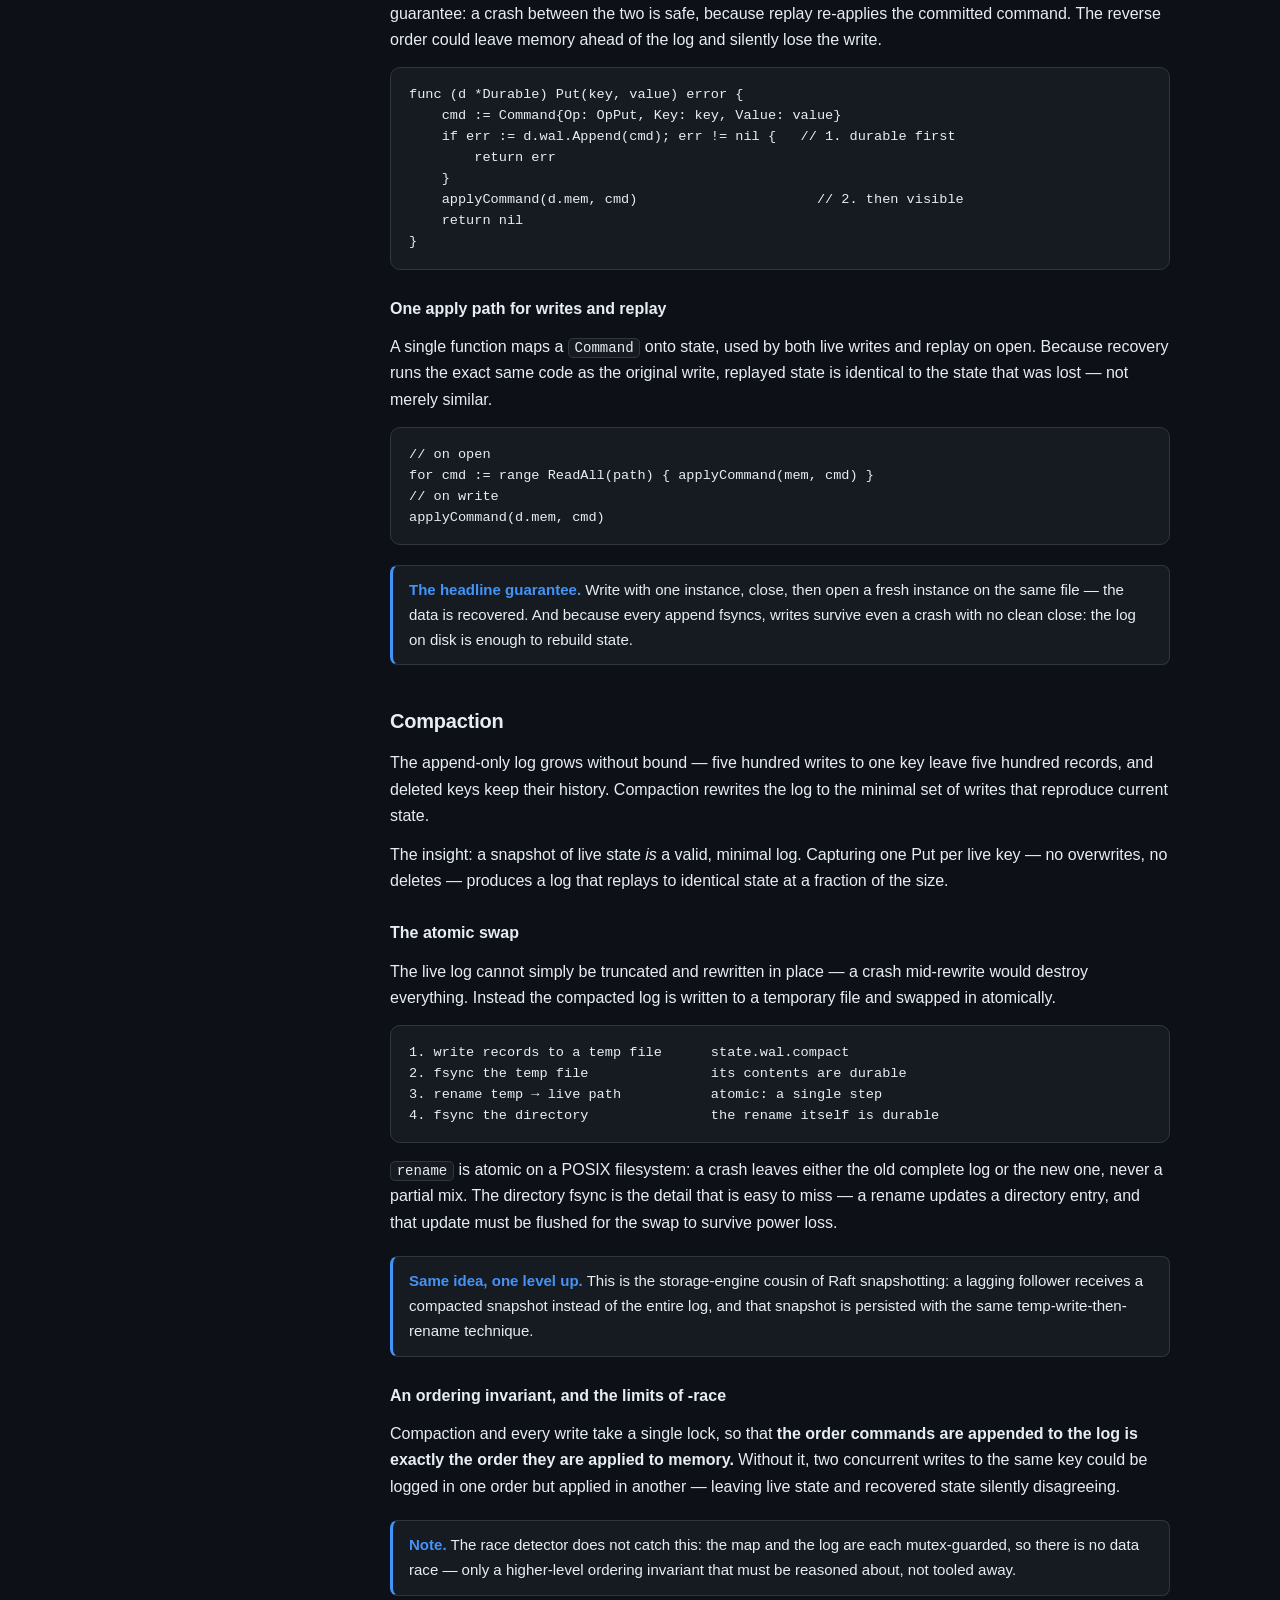
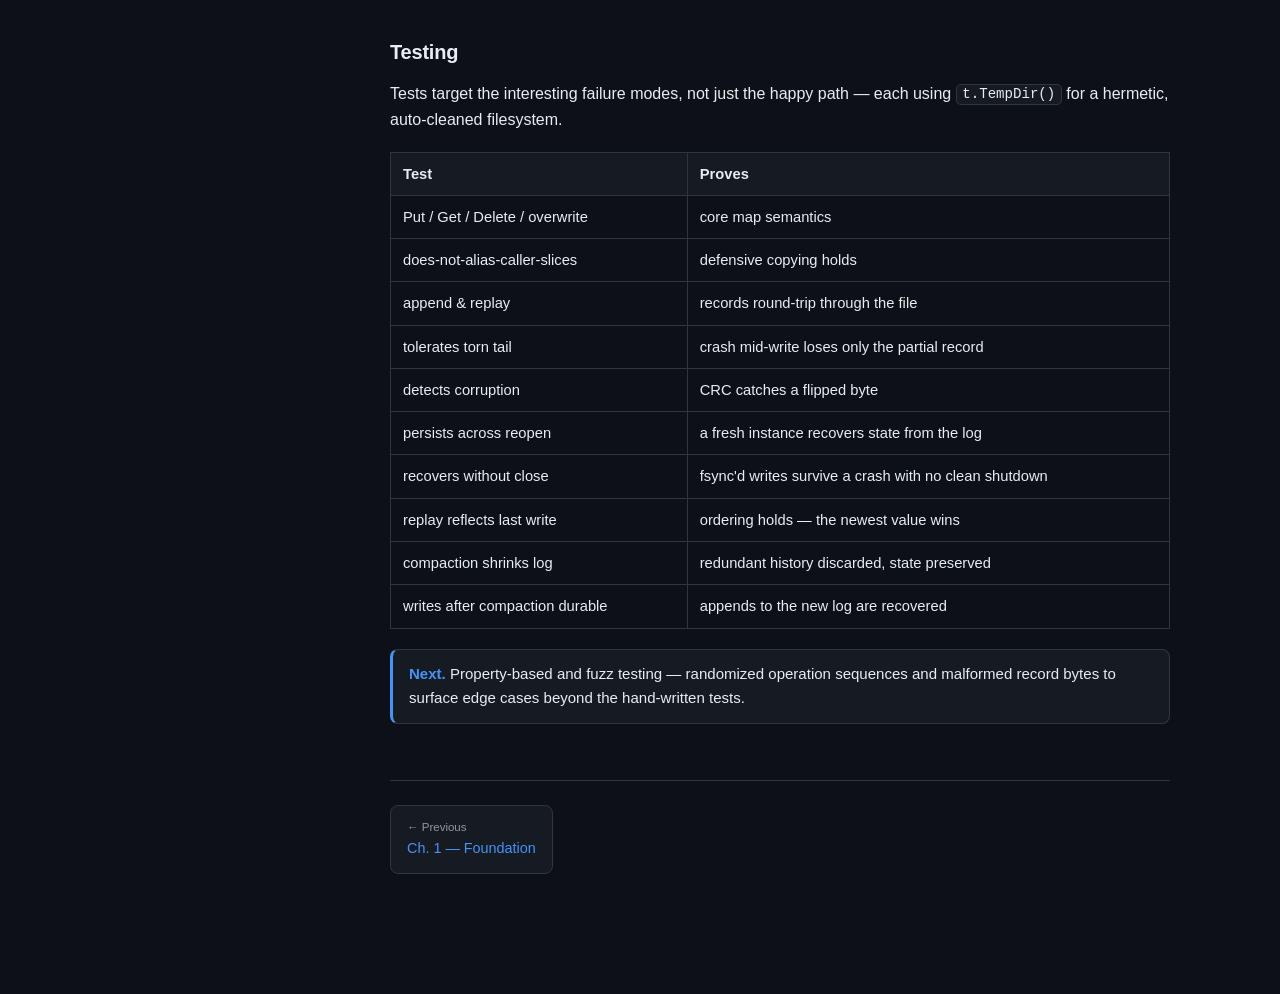
==== commit 12f54e82: "feat(store): add log compaction with atomic rewrite" ====
--- a/docs/chapters/chapter2.html
+++ b/docs/chapters/chapter2.html
@@ -261,6 +261,54 @@
           enough to rebuild state.
         </div>
 
+        <h3 id="c2-compaction">Compaction</h3>
+        <p>
+          The append-only log grows without bound — five hundred writes to one key leave
+          five hundred records, and deleted keys keep their history. Compaction rewrites the
+          log to the minimal set of writes that reproduce current state.
+        </p>
+        <p>
+          The insight: a snapshot of live state <em>is</em> a valid, minimal log. Capturing
+          one Put per live key — no overwrites, no deletes — produces a log that replays to
+          identical state at a fraction of the size.
+        </p>
+
+        <h4>The atomic swap</h4>
+        <p>
+          The live log cannot simply be truncated and rewritten in place — a crash
+          mid-rewrite would destroy everything. Instead the compacted log is written to a
+          temporary file and swapped in atomically.
+        </p>
+        <pre><code>1. write records to a temp file      state.wal.compact
+2. fsync the temp file               its contents are durable
+3. rename temp → live path           atomic: a single step
+4. fsync the directory               the rename itself is durable</code></pre>
+        <p>
+          <code>rename</code> is atomic on a POSIX filesystem: a crash leaves either the old
+          complete log or the new one, never a partial mix. The directory fsync is the detail
+          that is easy to miss — a rename updates a directory entry, and that update must be
+          flushed for the swap to survive power loss.
+        </p>
+        <div class="callout">
+          <span class="k">Same idea, one level up.</span> This is the storage-engine cousin of
+          Raft snapshotting: a lagging follower receives a compacted snapshot instead of the
+          entire log, and that snapshot is persisted with the same temp-write-then-rename
+          technique.
+        </div>
+
+        <h4>An ordering invariant, and the limits of -race</h4>
+        <p>
+          Compaction and every write take a single lock, so that <b>the order commands are
+          appended to the log is exactly the order they are applied to memory.</b> Without it,
+          two concurrent writes to the same key could be logged in one order but applied in
+          another — leaving live state and recovered state silently disagreeing.
+        </p>
+        <div class="callout">
+          <span class="k">Note.</span> The race detector does not catch this: the map and the
+          log are each mutex-guarded, so there is no data race — only a higher-level ordering
+          invariant that must be reasoned about, not tooled away.
+        </div>
+
         <h3 id="c2-testing">Testing</h3>
         <p>
           Tests target the interesting failure modes, not just the happy path — each using
@@ -277,12 +325,14 @@
             <tr><td>persists across reopen</td><td>a fresh instance recovers state from the log</td></tr>
             <tr><td>recovers without close</td><td>fsync'd writes survive a crash with no clean shutdown</td></tr>
             <tr><td>replay reflects last write</td><td>ordering holds — the newest value wins</td></tr>
+            <tr><td>compaction shrinks log</td><td>redundant history discarded, state preserved</td></tr>
+            <tr><td>writes after compaction durable</td><td>appends to the new log are recovered</td></tr>
           </tbody>
         </table>
         <div class="callout">
-          <span class="k">Next.</span> On-disk structure and compaction — the append-only log
-          grows without bound, so periodic snapshots will let recovery load a checkpoint and
-          replay only the tail.
+          <span class="k">Next.</span> Property-based and fuzz testing — randomized operation
+          sequences and malformed record bytes to surface edge cases beyond the hand-written
+          tests.
         </div>
 
         <div class="page-nav">
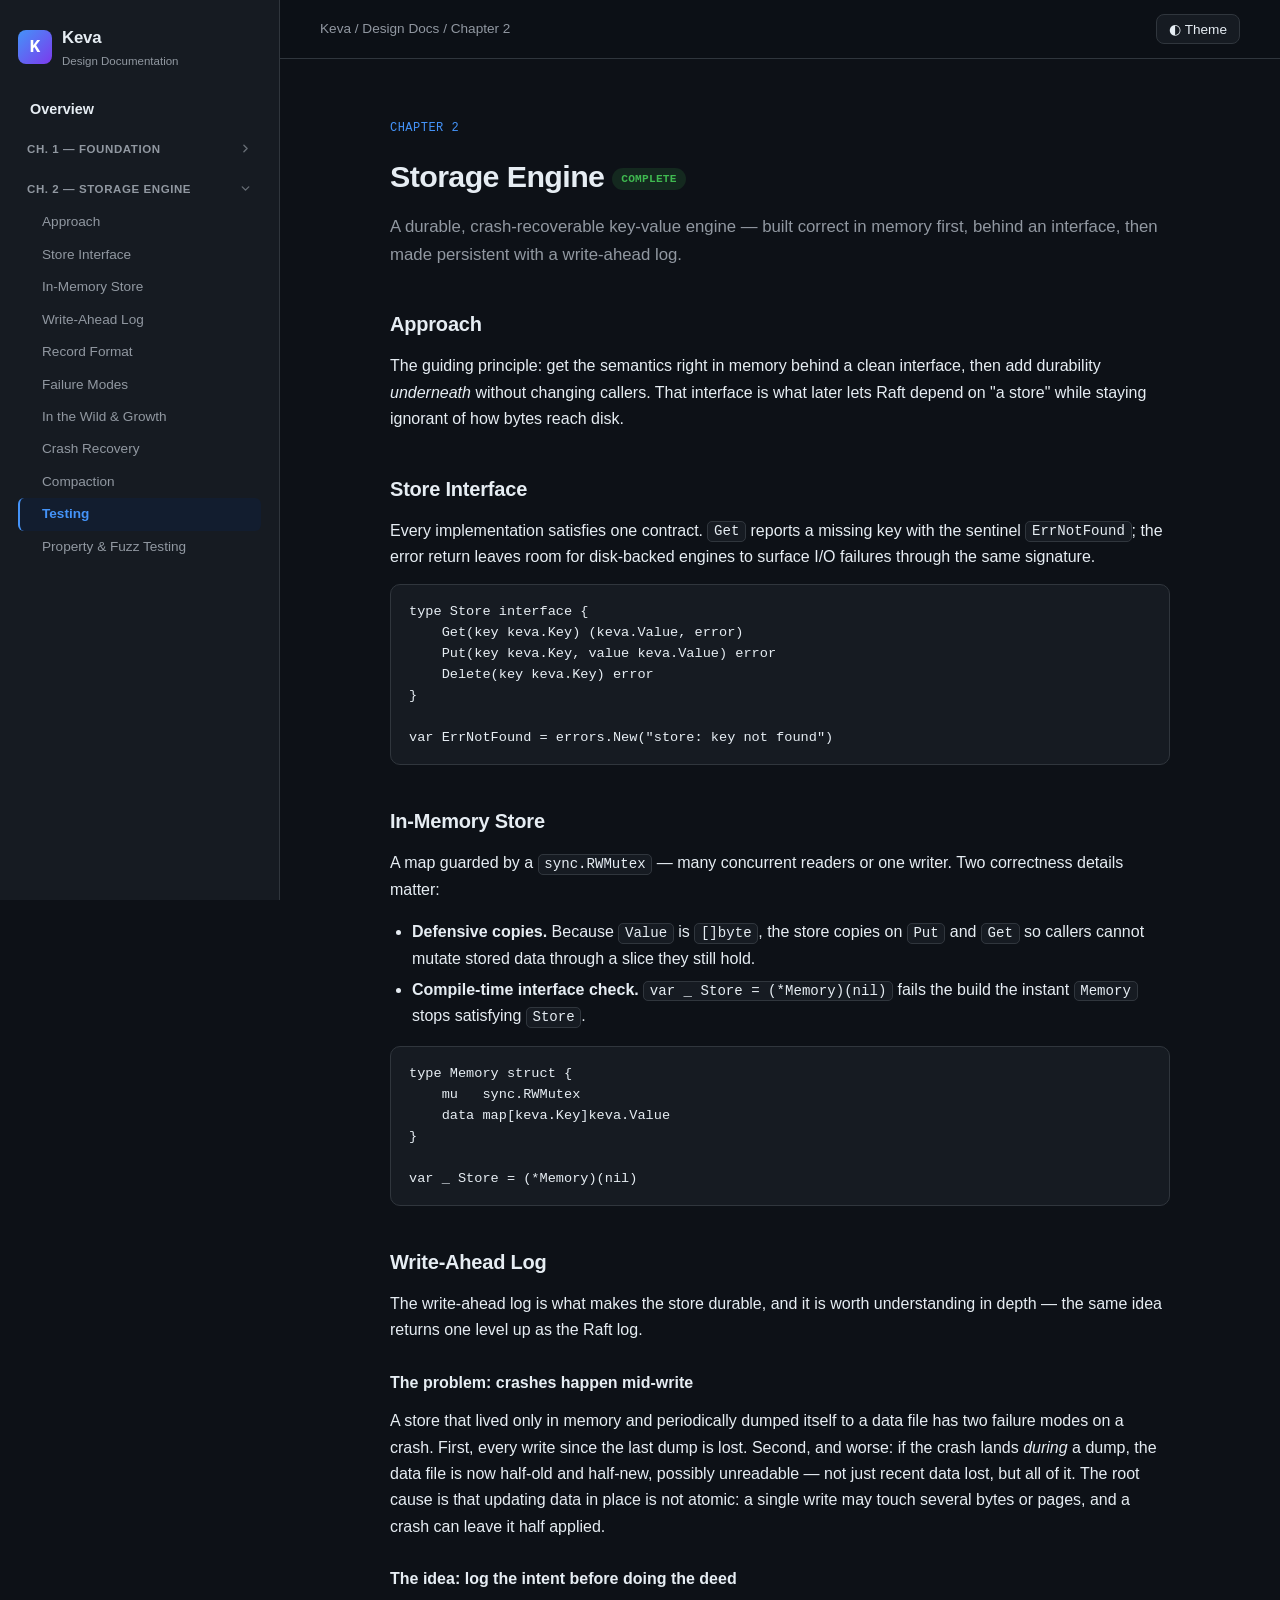
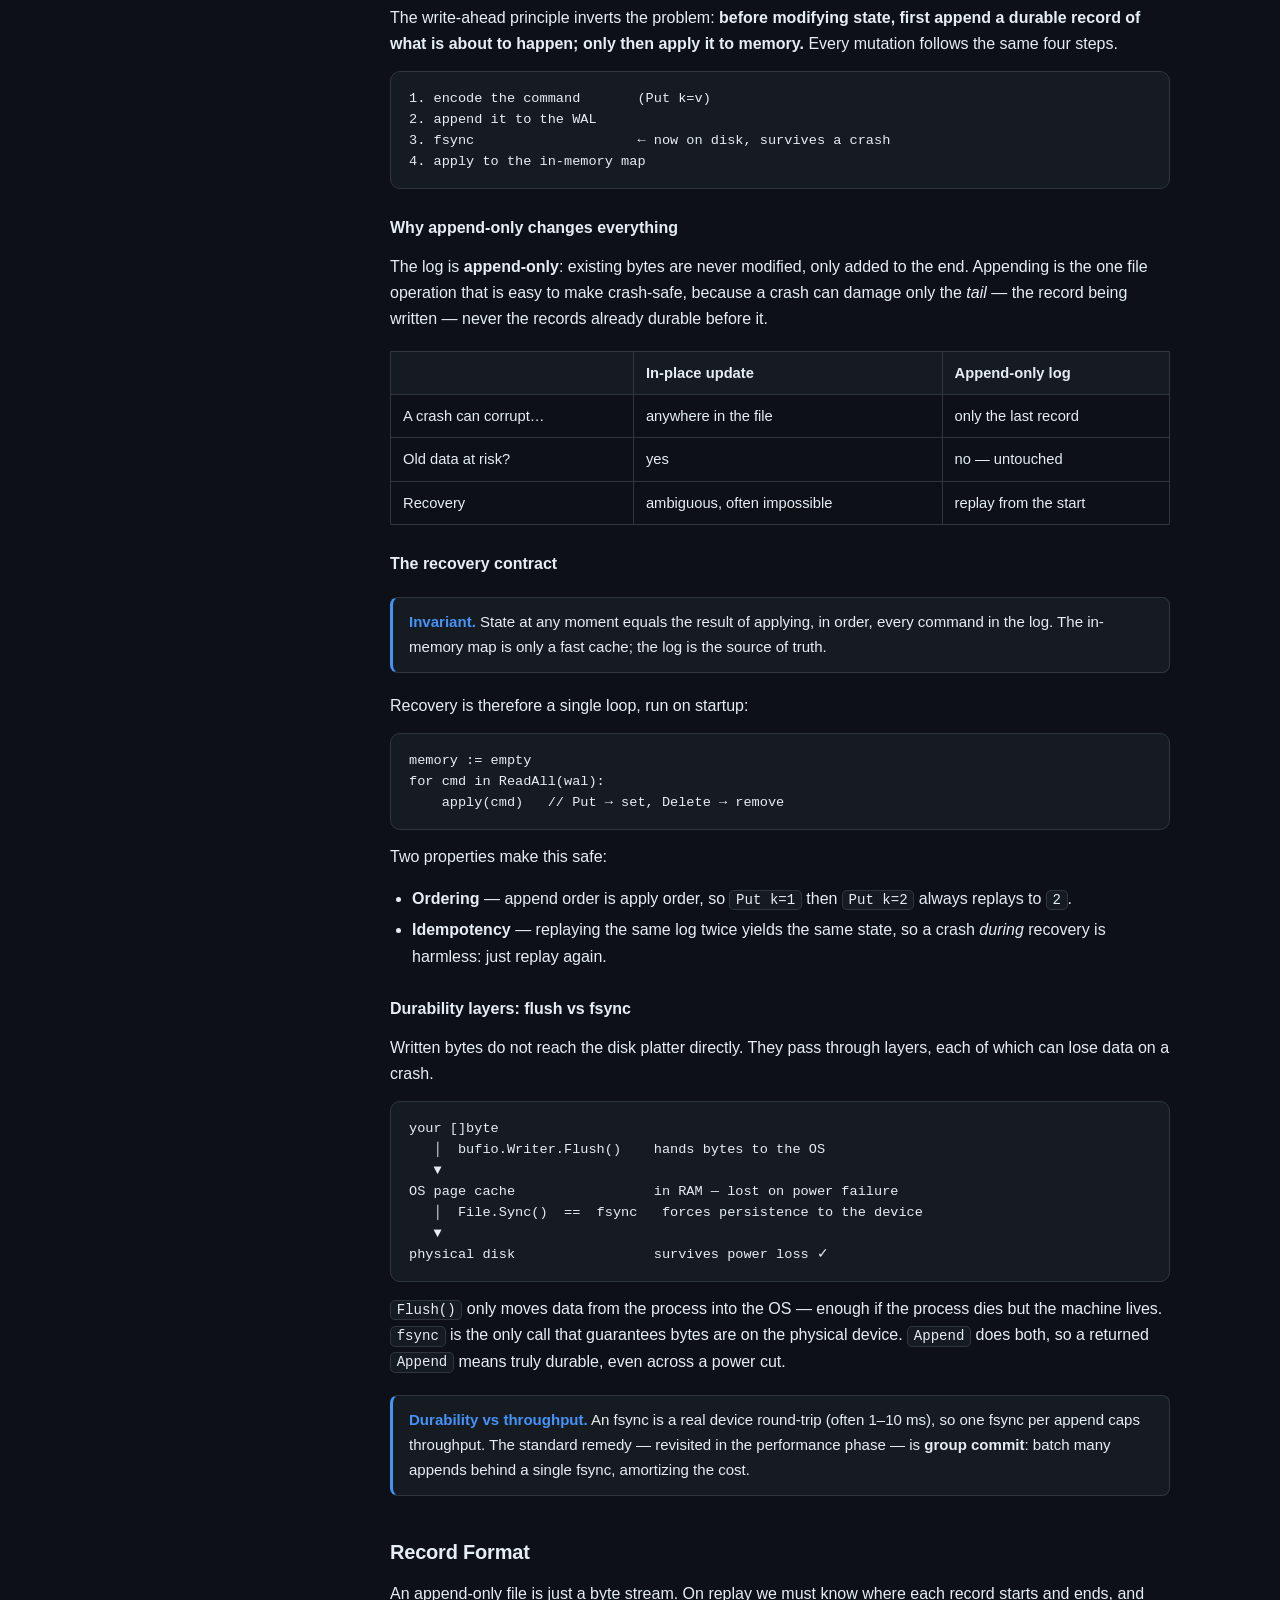
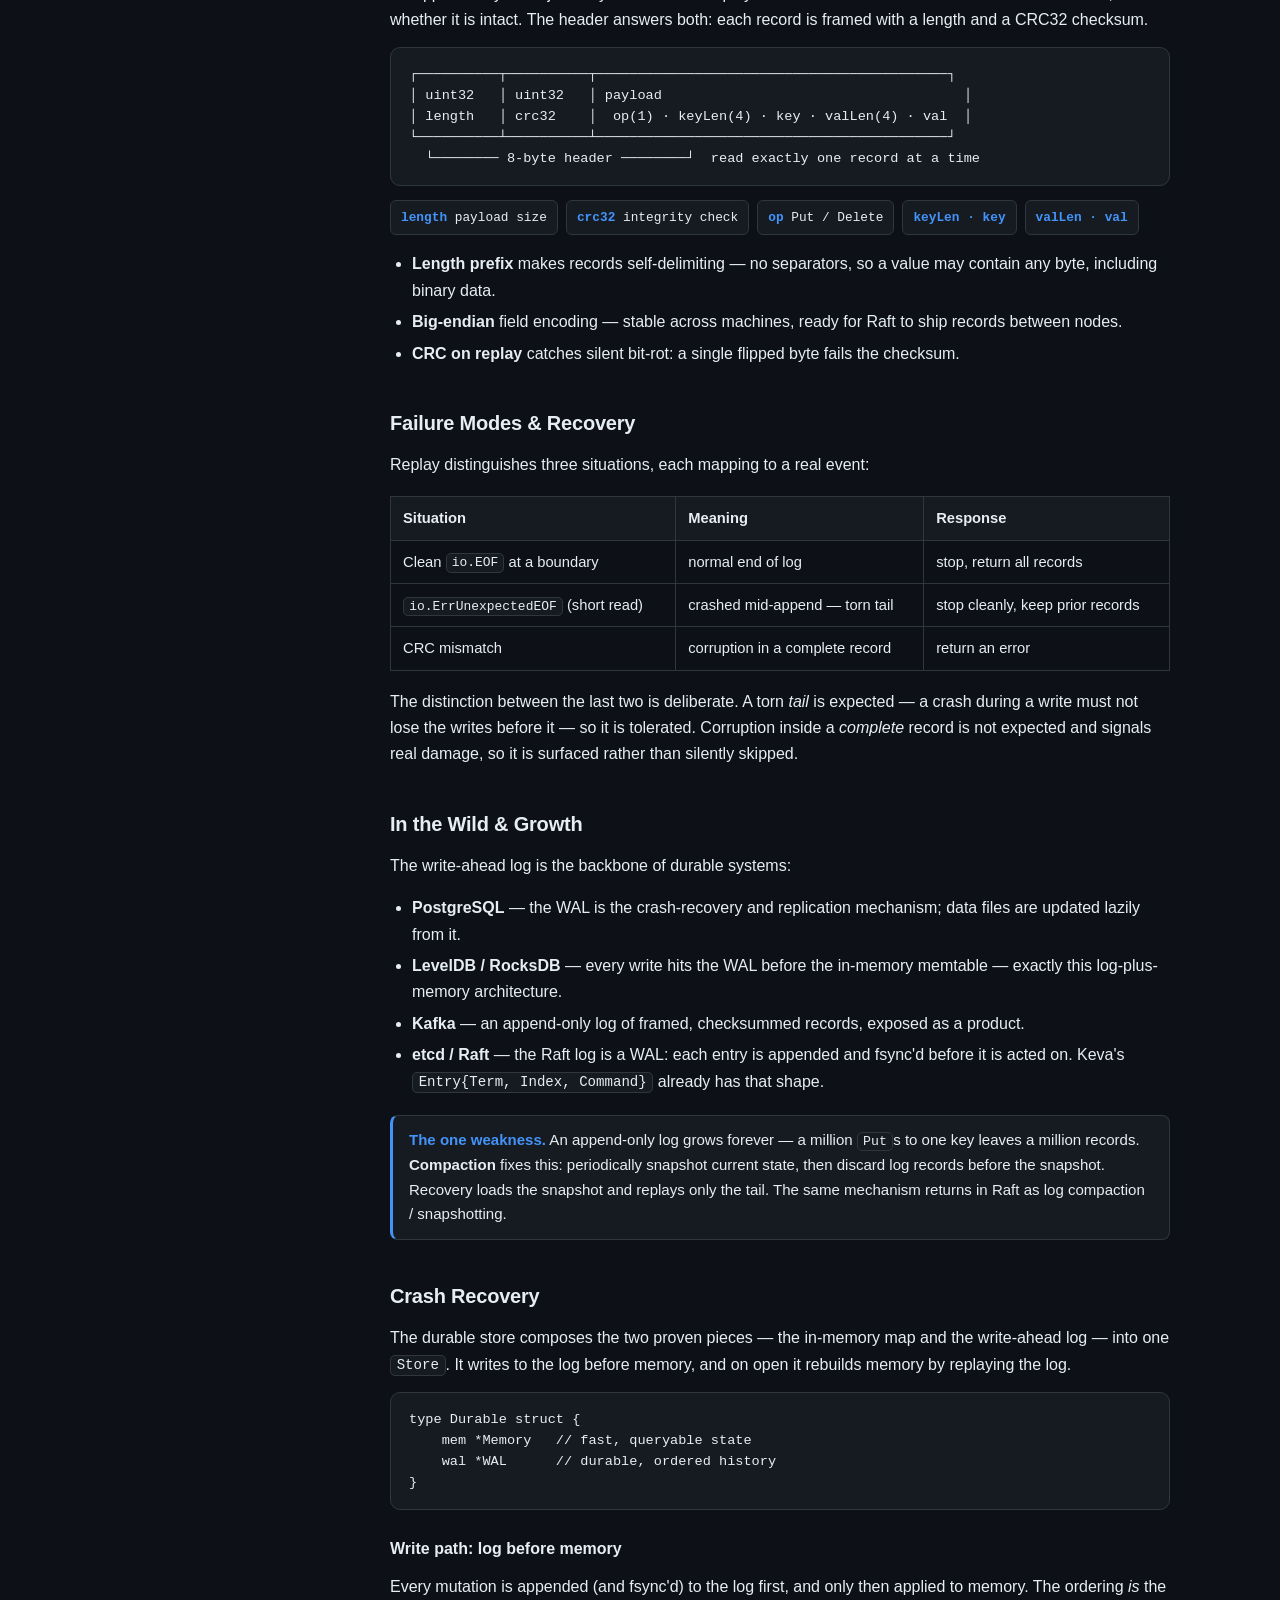
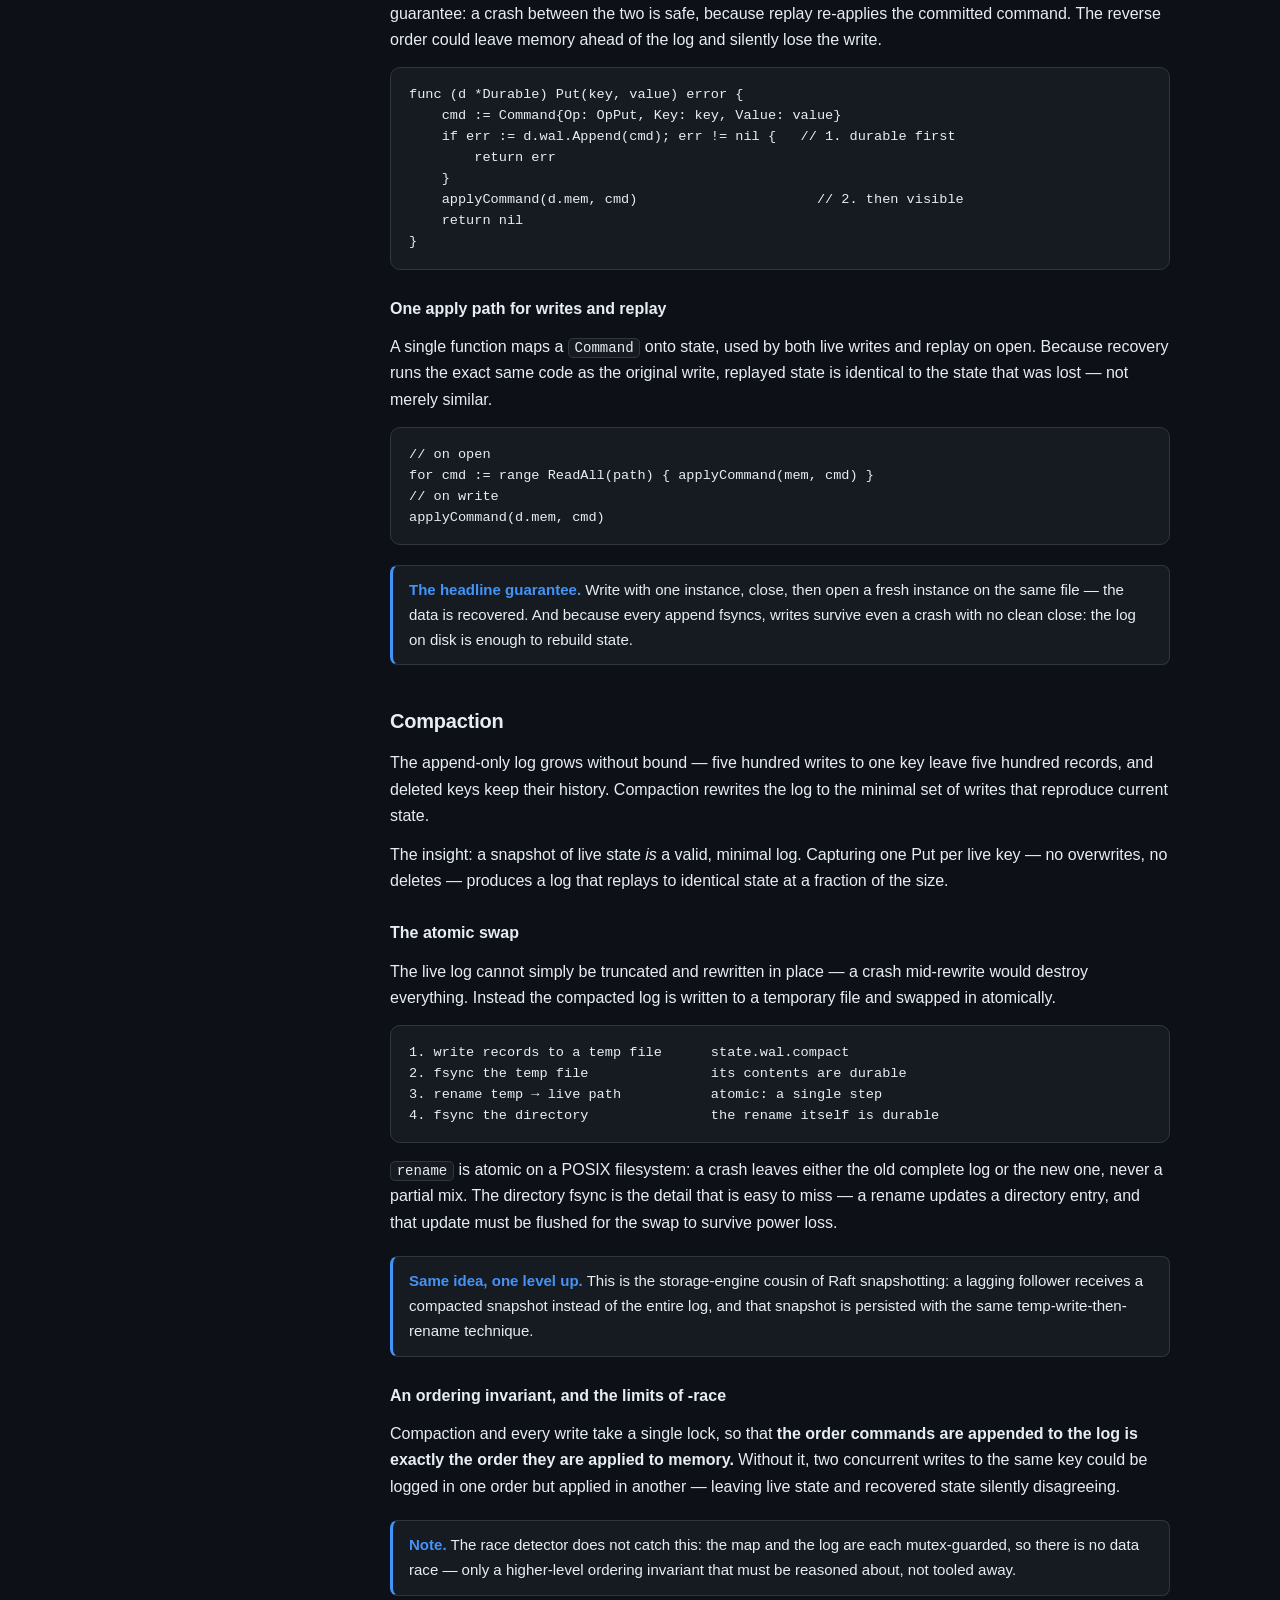
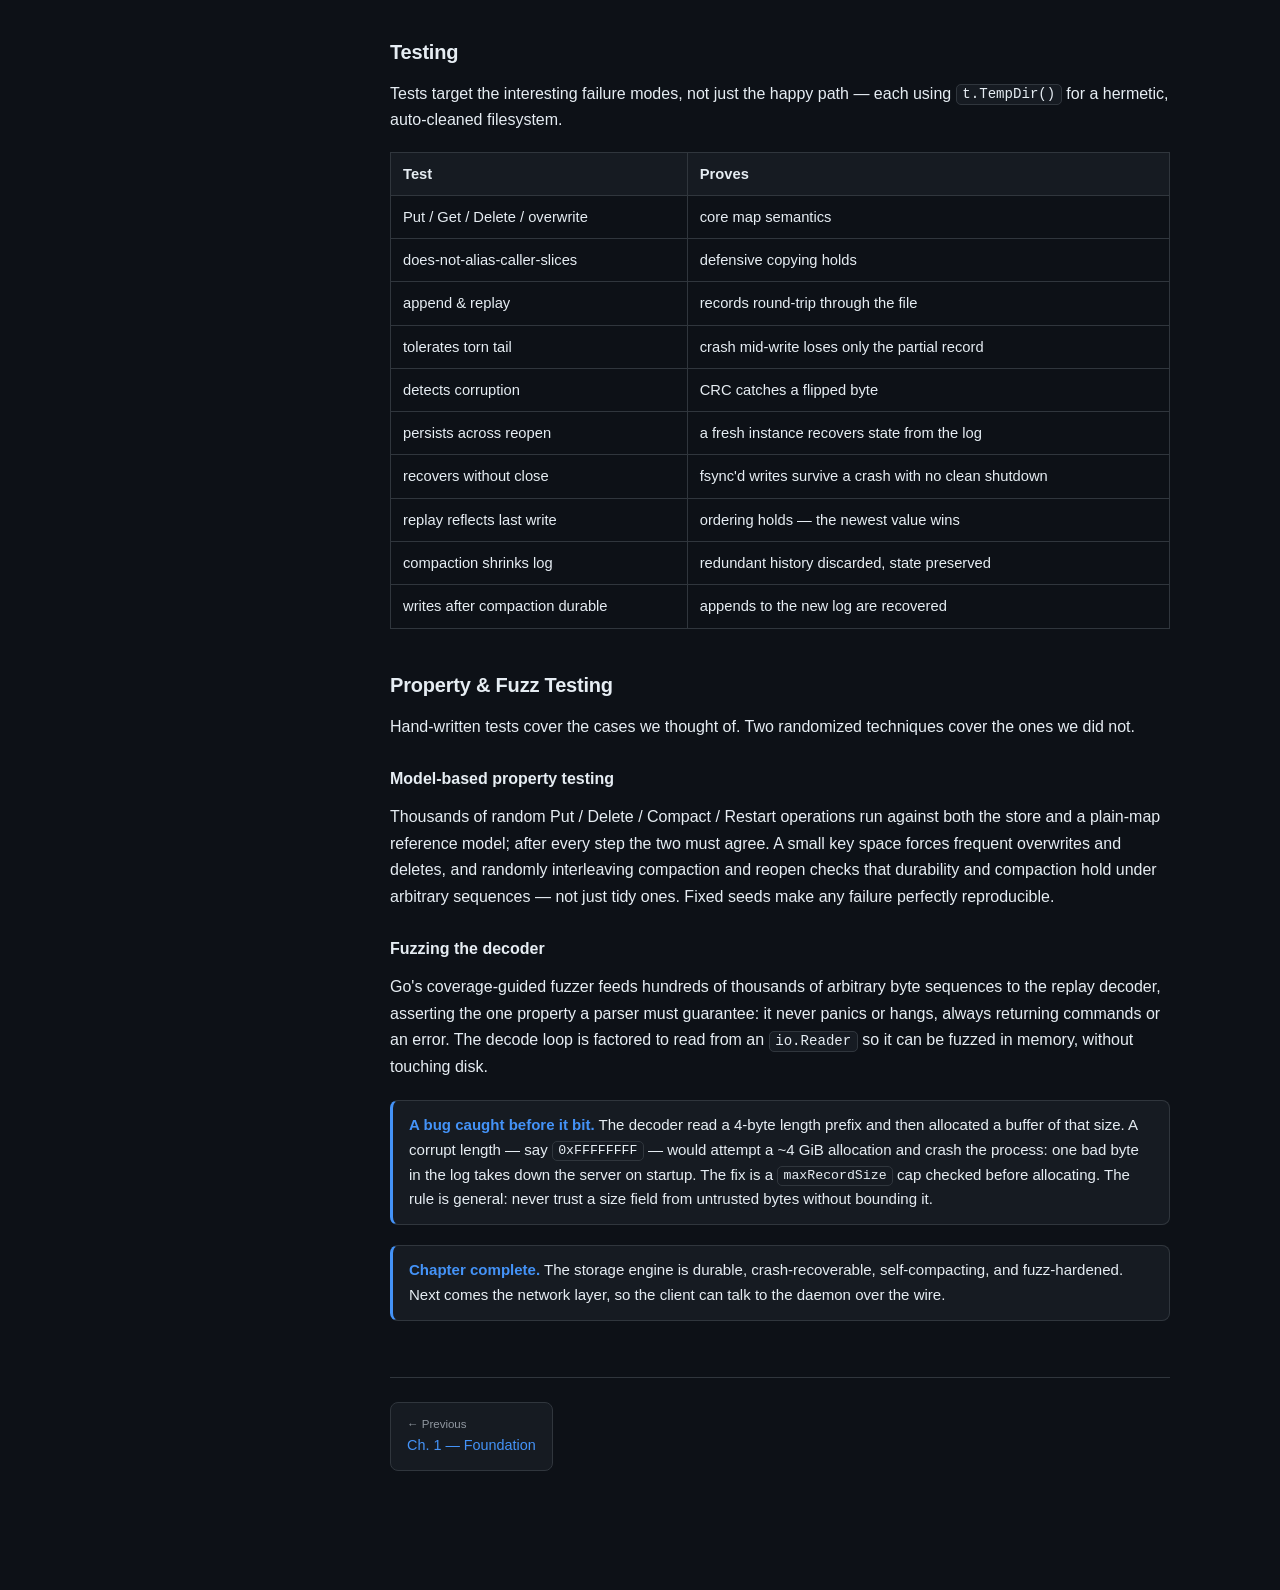
==== commit 4f58d1de: "test(store): add model-based and fuzz tests; guard oversized records" ====
--- a/docs/chapters/chapter2.html
+++ b/docs/chapters/chapter2.html
@@ -17,7 +17,7 @@
     <div class="content">
       <section class="chapter" id="chapter-2">
         <p class="eyebrow">CHAPTER 2</p>
-        <h2 class="chapter-title">Storage Engine <span class="pill wip">IN PROGRESS</span></h2>
+        <h2 class="chapter-title">Storage Engine <span class="pill done">COMPLETE</span></h2>
         <p class="lead">
           A durable, crash-recoverable key-value engine — built correct in memory first,
           behind an interface, then made persistent with a write-ahead log.
@@ -329,10 +329,44 @@
             <tr><td>writes after compaction durable</td><td>appends to the new log are recovered</td></tr>
           </tbody>
         </table>
-        <div class="callout">
-          <span class="k">Next.</span> Property-based and fuzz testing — randomized operation
-          sequences and malformed record bytes to surface edge cases beyond the hand-written
-          tests.
+        <h3 id="c2-fuzz">Property &amp; Fuzz Testing</h3>
+        <p>
+          Hand-written tests cover the cases we thought of. Two randomized techniques cover
+          the ones we did not.
+        </p>
+
+        <h4>Model-based property testing</h4>
+        <p>
+          Thousands of random Put / Delete / Compact / Restart operations run against both
+          the store and a plain-map reference model; after every step the two must agree. A
+          small key space forces frequent overwrites and deletes, and randomly interleaving
+          compaction and reopen checks that durability and compaction hold under arbitrary
+          sequences — not just tidy ones. Fixed seeds make any failure perfectly
+          reproducible.
+        </p>
+
+        <h4>Fuzzing the decoder</h4>
+        <p>
+          Go's coverage-guided fuzzer feeds hundreds of thousands of arbitrary byte sequences
+          to the replay decoder, asserting the one property a parser must guarantee: it never
+          panics or hangs, always returning commands or an error. The decode loop is factored
+          to read from an <code>io.Reader</code> so it can be fuzzed in memory, without
+          touching disk.
+        </p>
+
+        <div class="callout">
+          <span class="k">A bug caught before it bit.</span> The decoder read a 4-byte length
+          prefix and then allocated a buffer of that size. A corrupt length — say
+          <code>0xFFFFFFFF</code> — would attempt a ~4&nbsp;GiB allocation and crash the
+          process: one bad byte in the log takes down the server on startup. The fix is a
+          <code>maxRecordSize</code> cap checked before allocating. The rule is general:
+          never trust a size field from untrusted bytes without bounding it.
+        </div>
+
+        <div class="callout">
+          <span class="k">Chapter complete.</span> The storage engine is durable,
+          crash-recoverable, self-compacting, and fuzz-hardened. Next comes the network layer,
+          so the client can talk to the daemon over the wire.
         </div>
 
         <div class="page-nav">
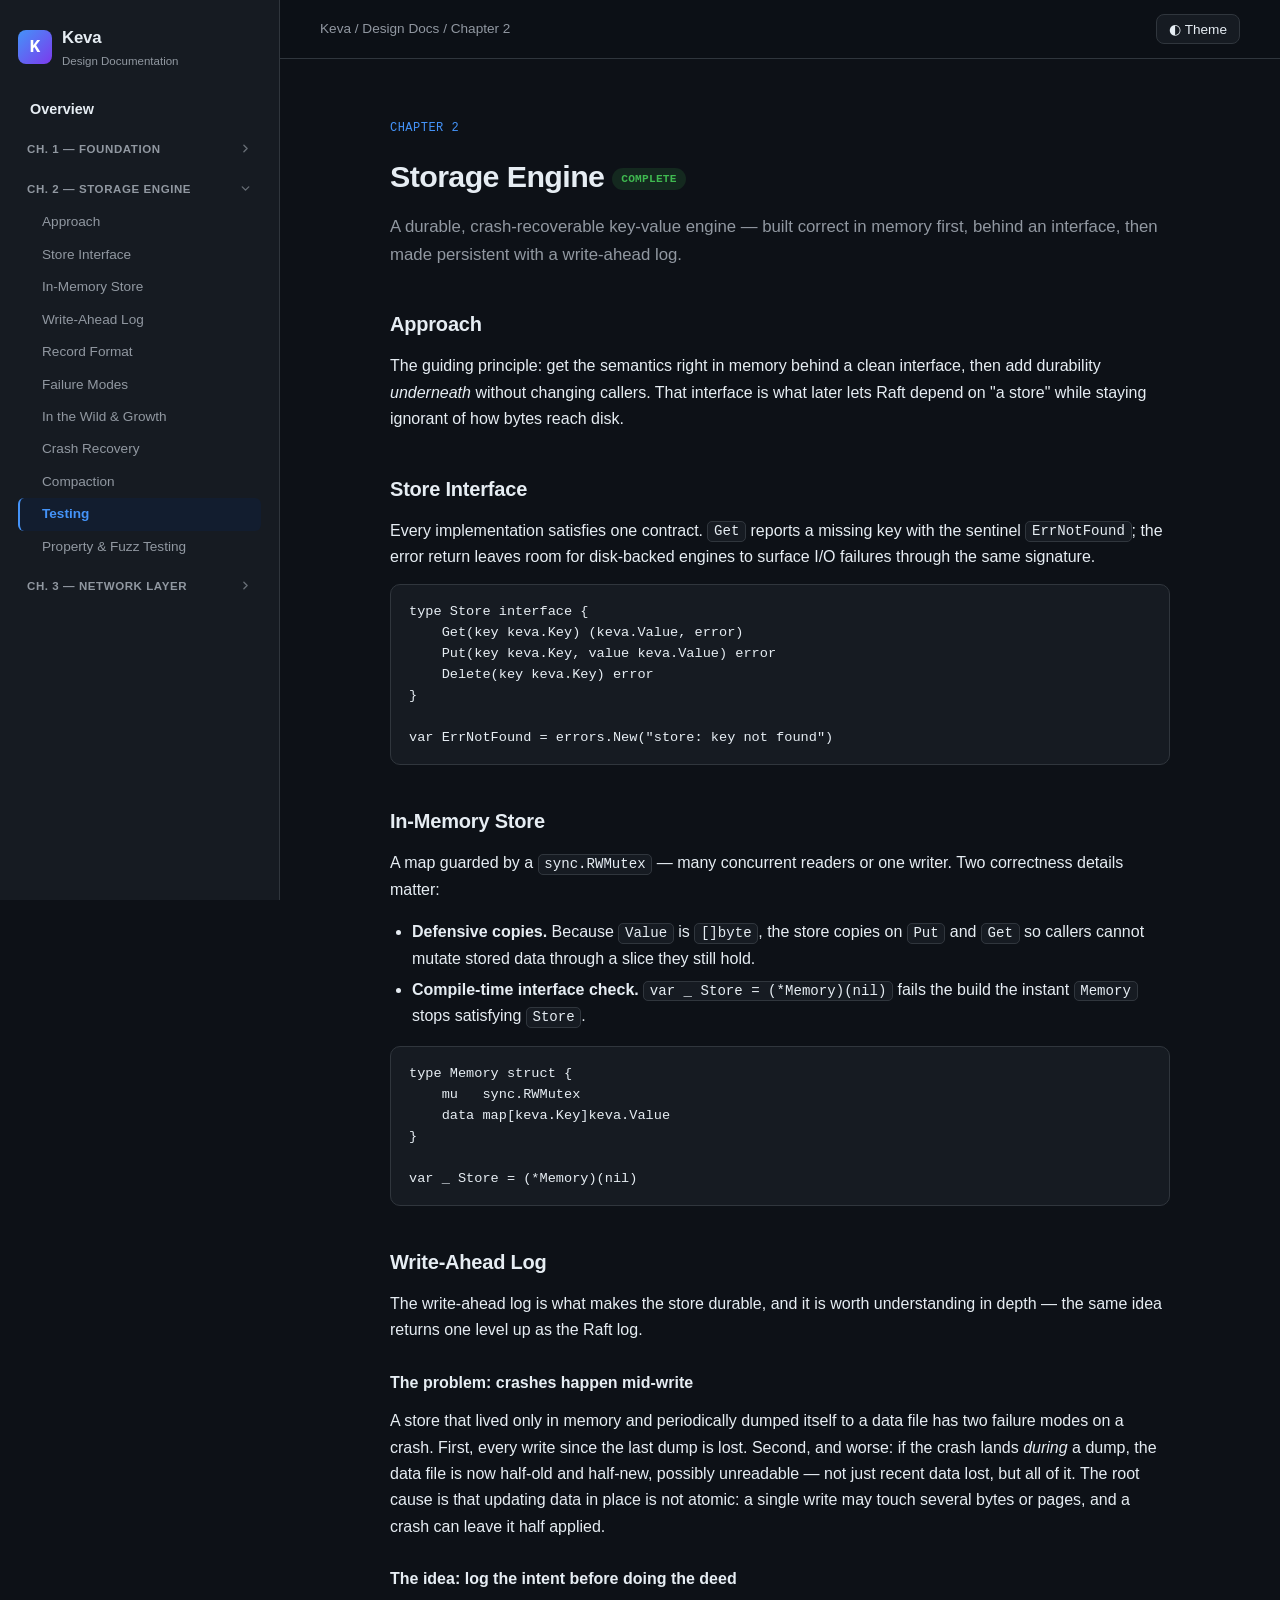
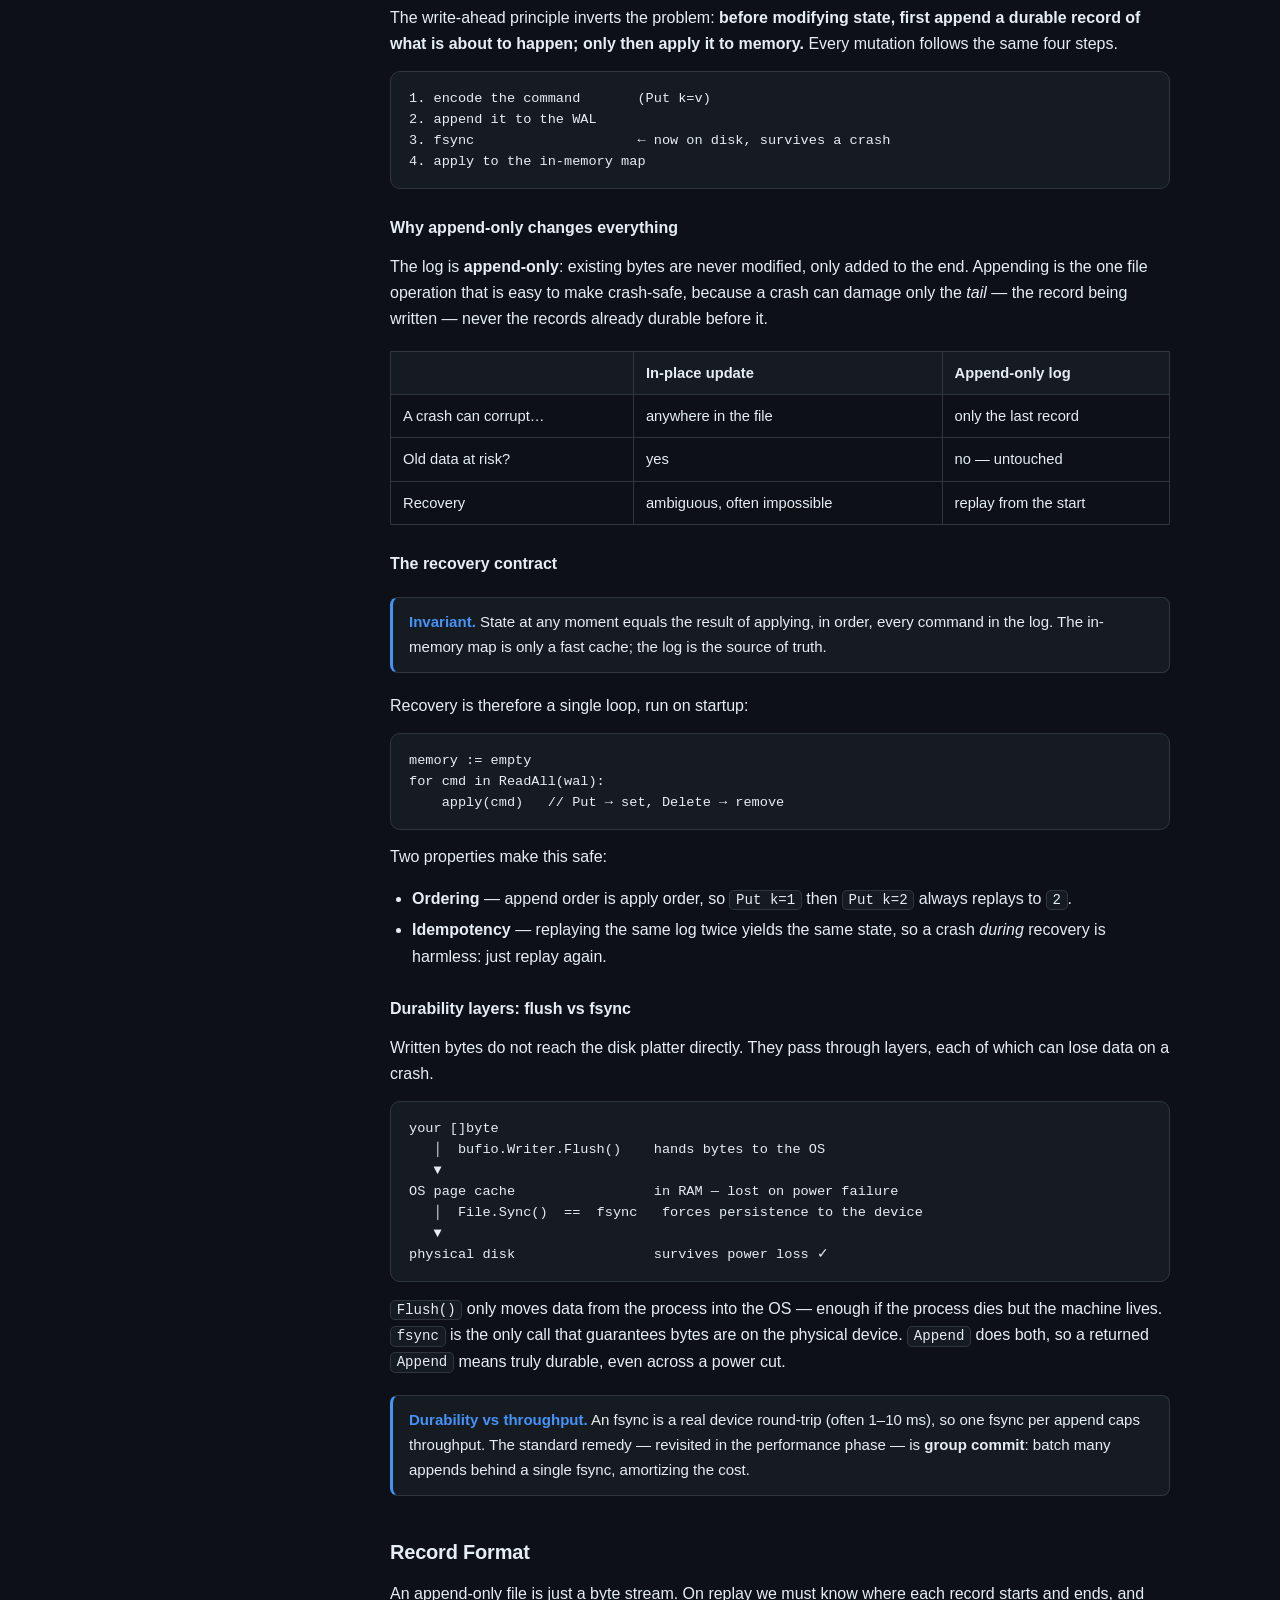
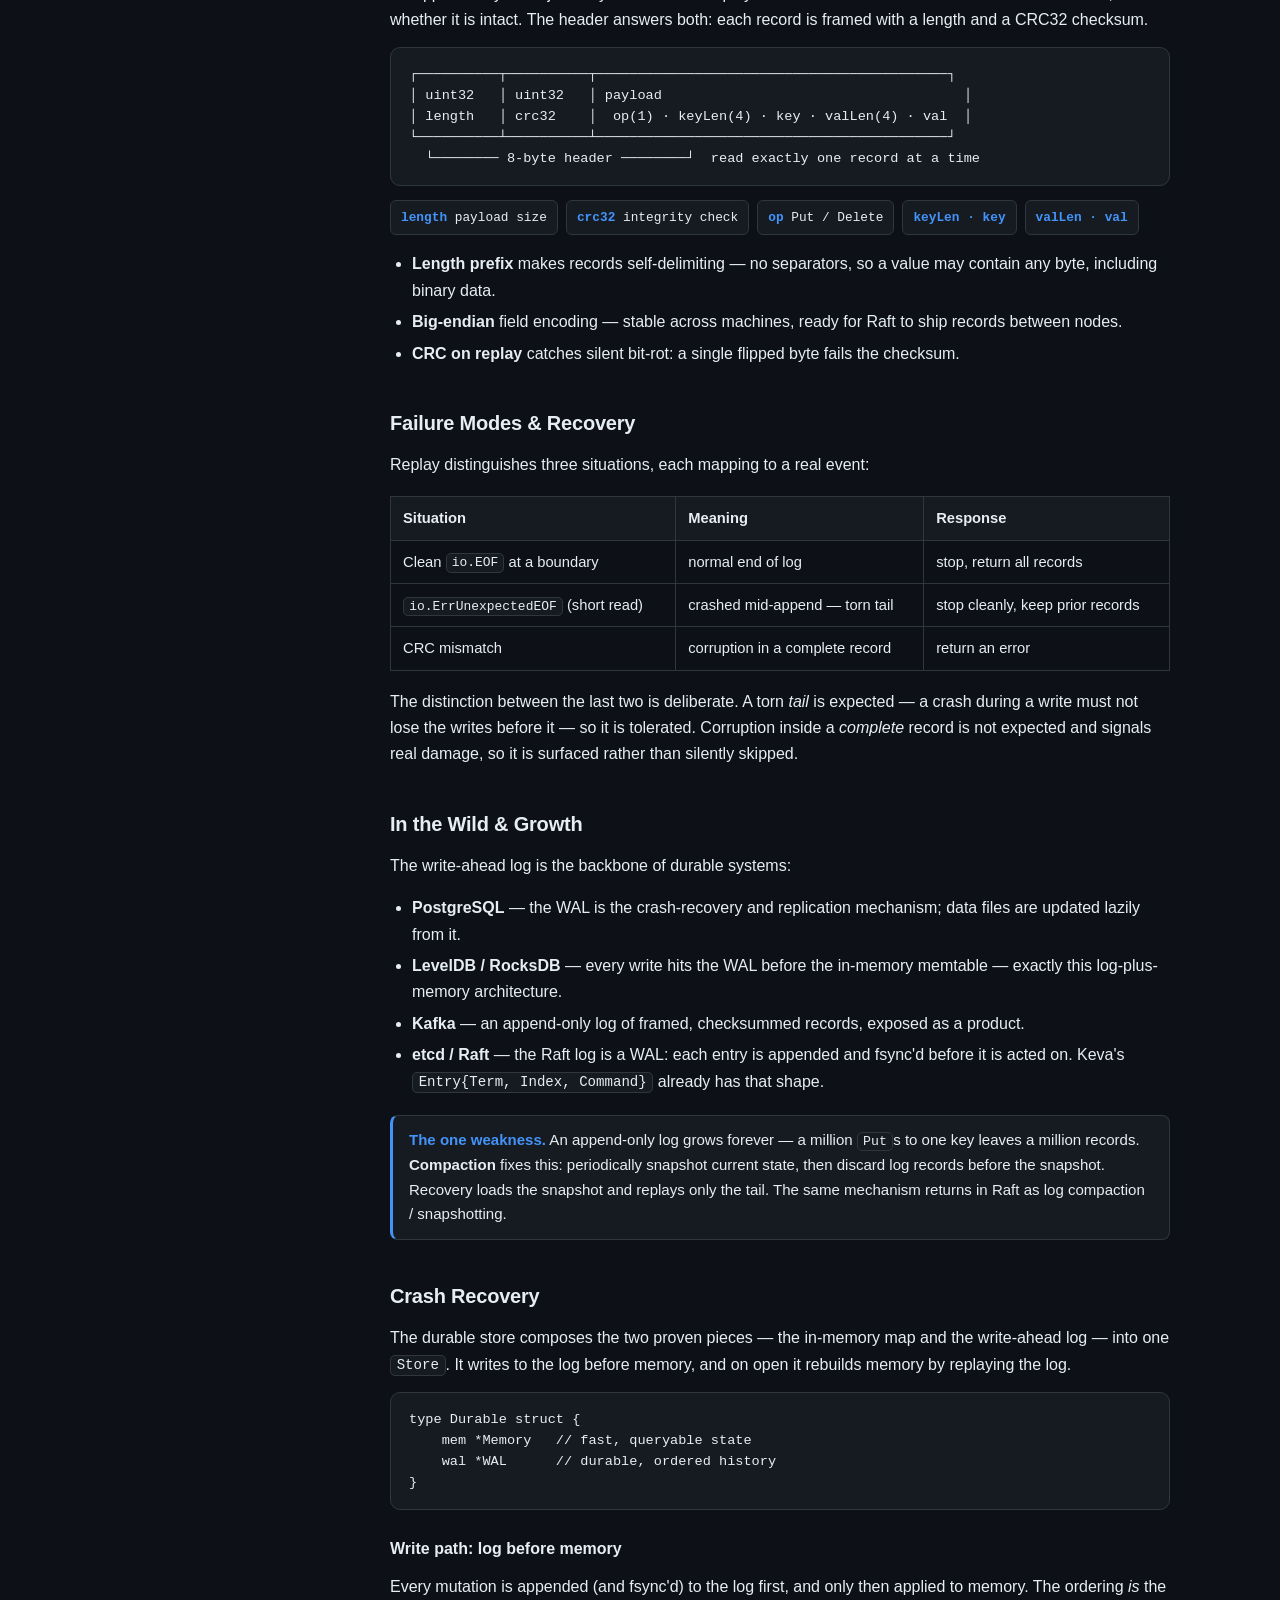
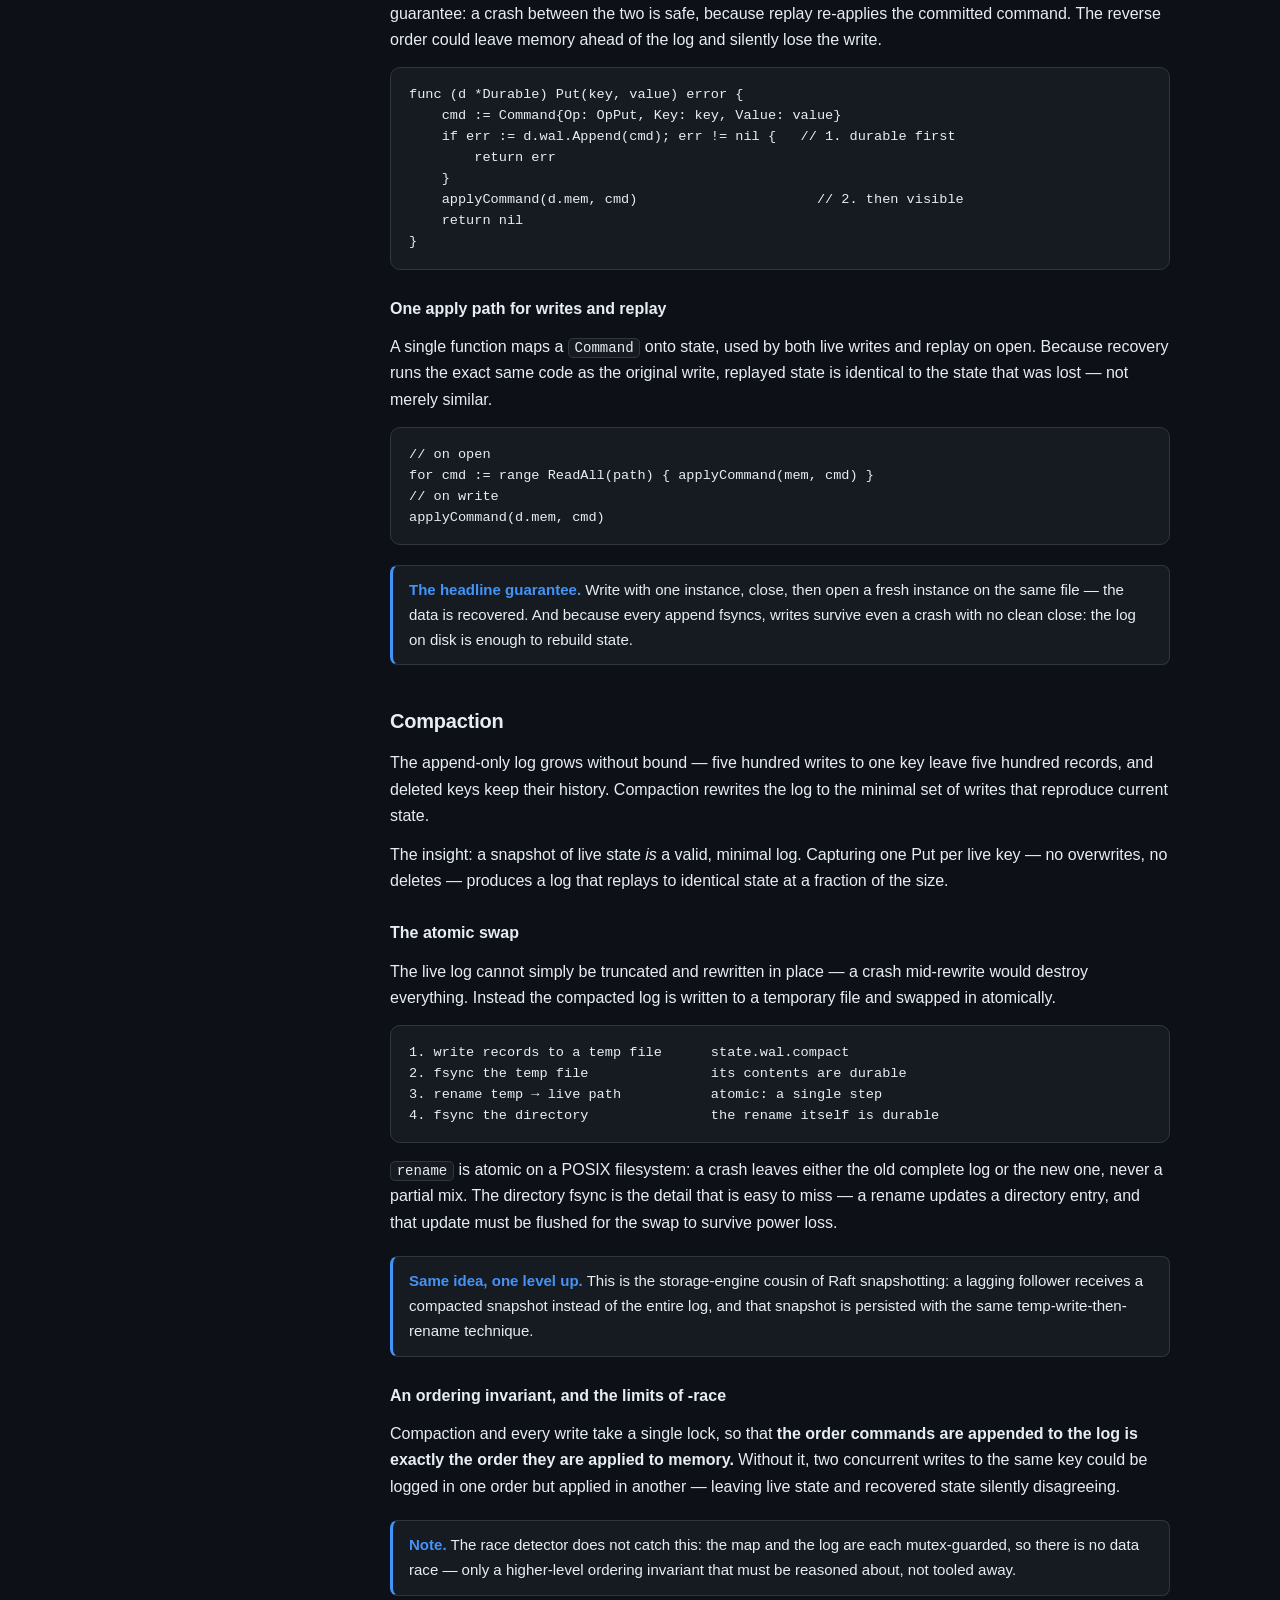
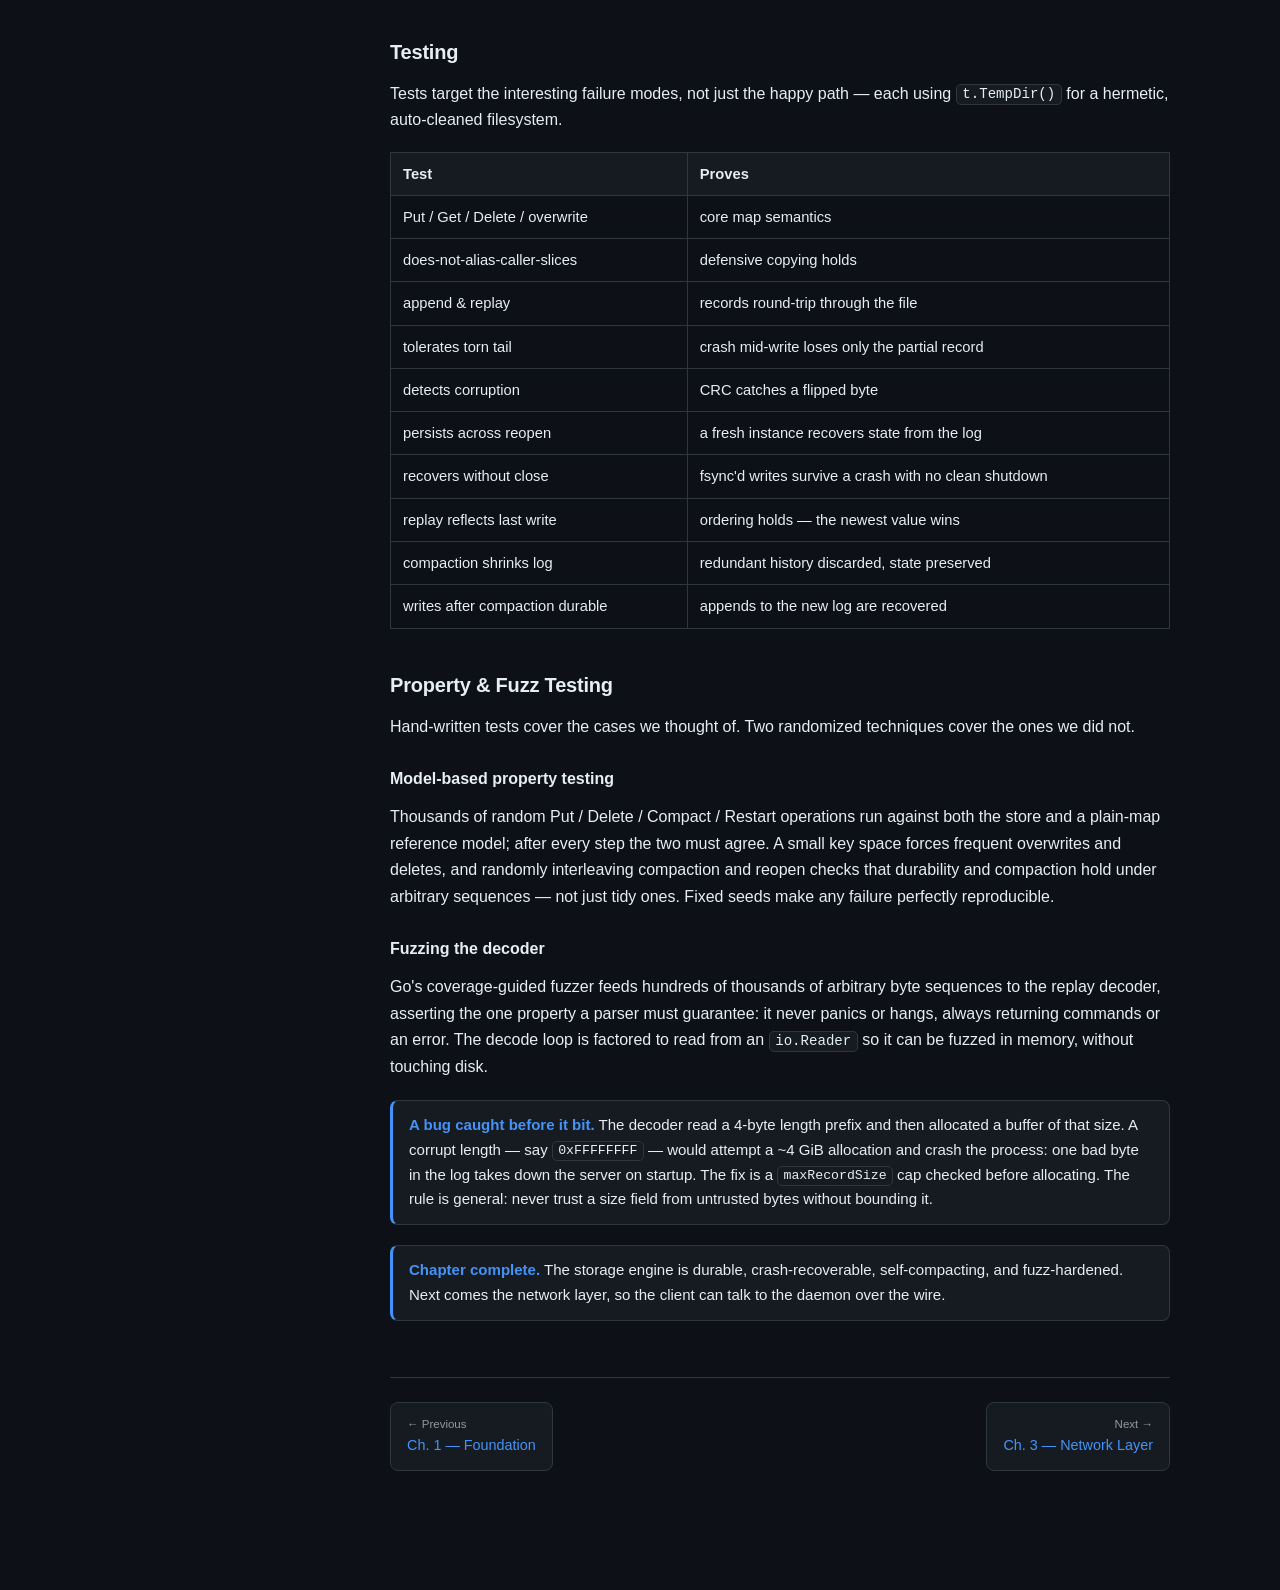
==== commit f6aef7dd: "feat(server): add HTTP+JSON service for key-value operations" ====
--- a/docs/chapters/chapter2.html
+++ b/docs/chapters/chapter2.html
@@ -371,6 +371,7 @@
 
         <div class="page-nav">
           <a href="chapter1.html"><span class="nav-dir">← Previous</span>Ch. 1 — Foundation</a>
+          <a class="next" href="chapter3.html"><span class="nav-dir">Next →</span>Ch. 3 — Network Layer</a>
         </div>
       </section>
     </div>
